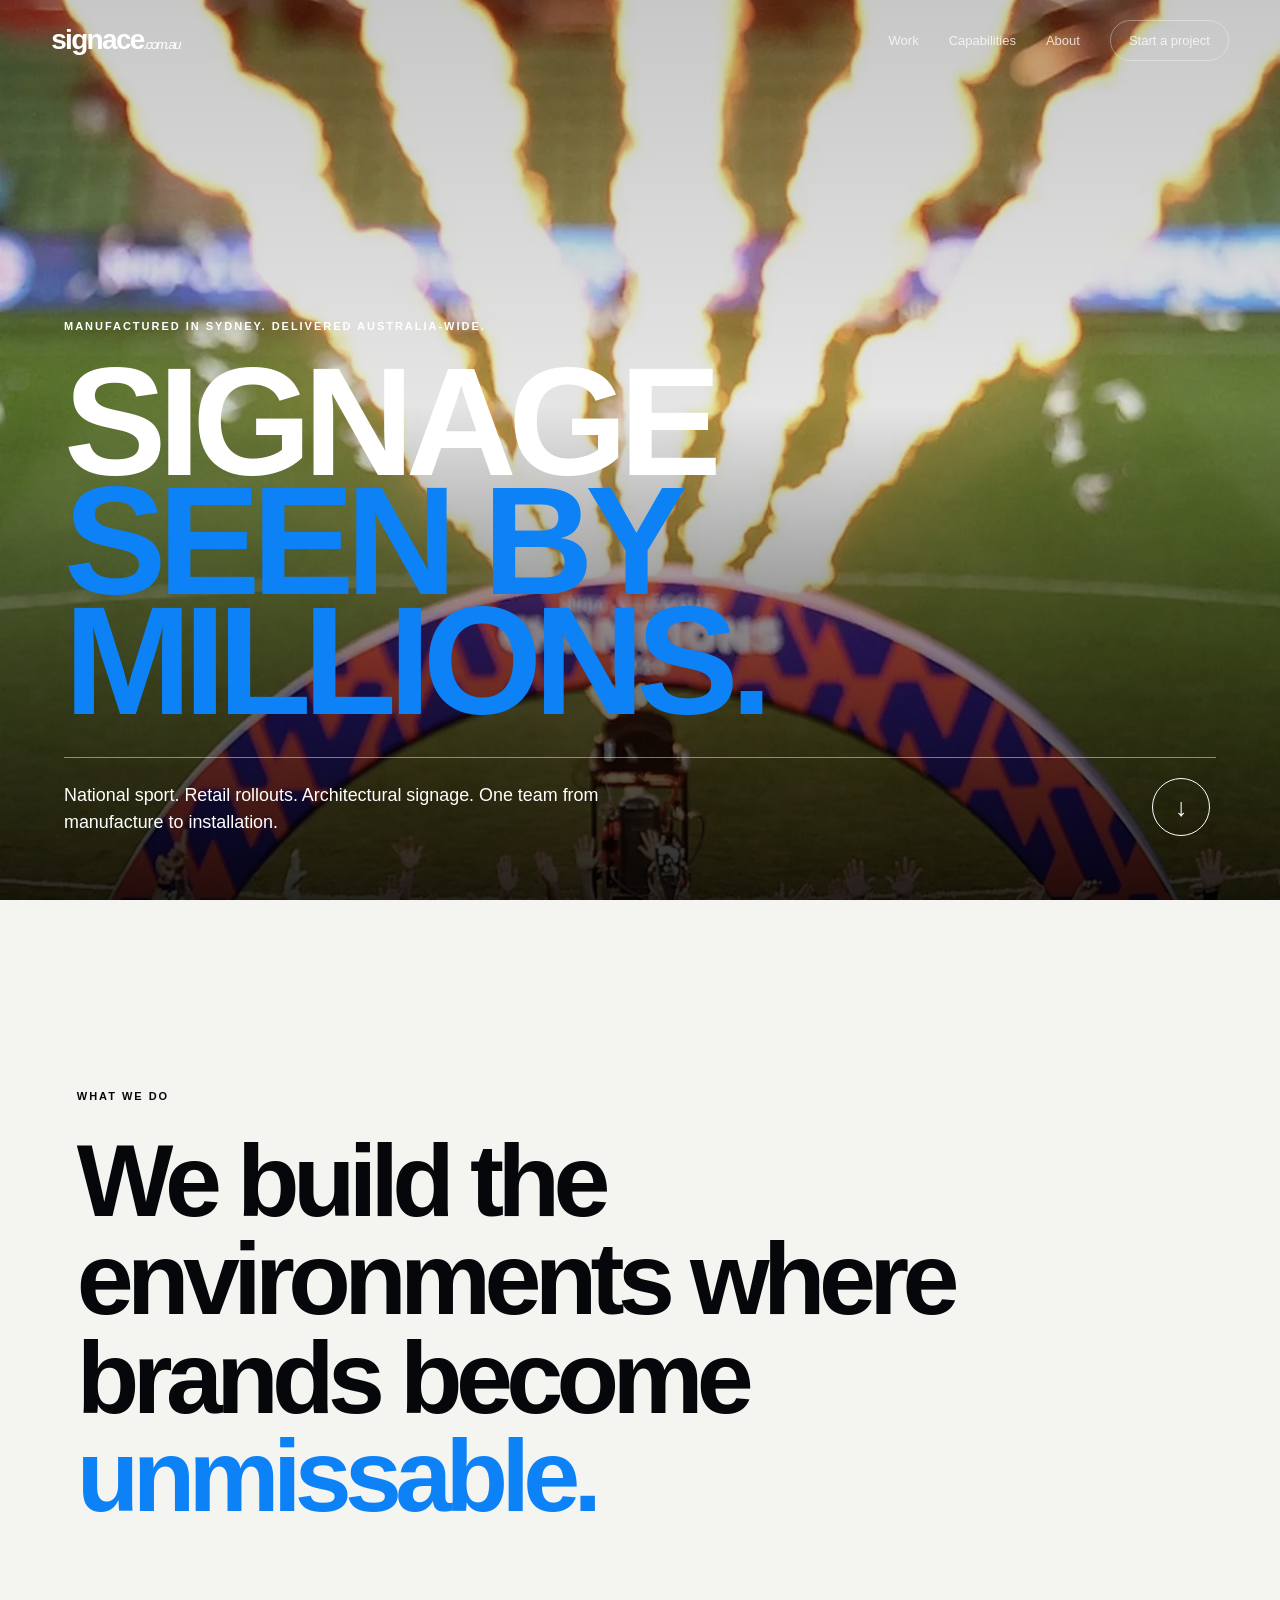
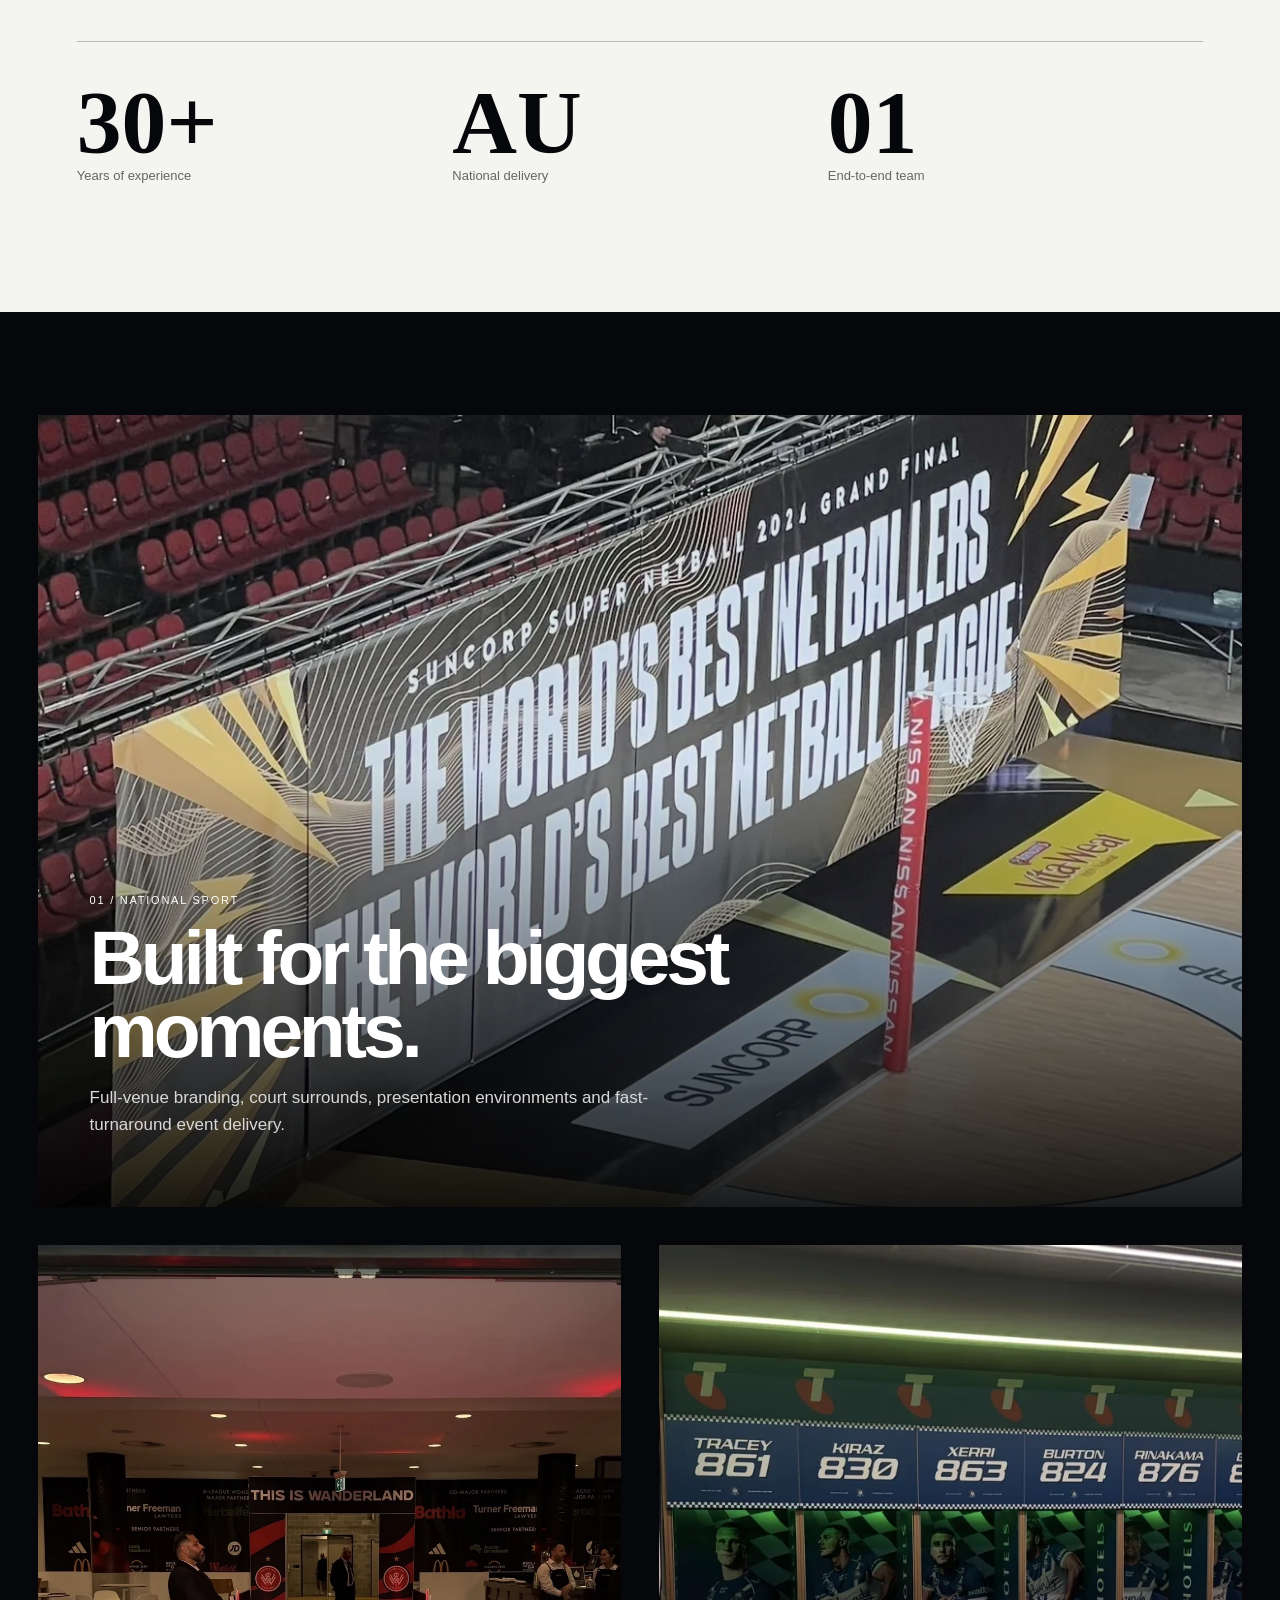
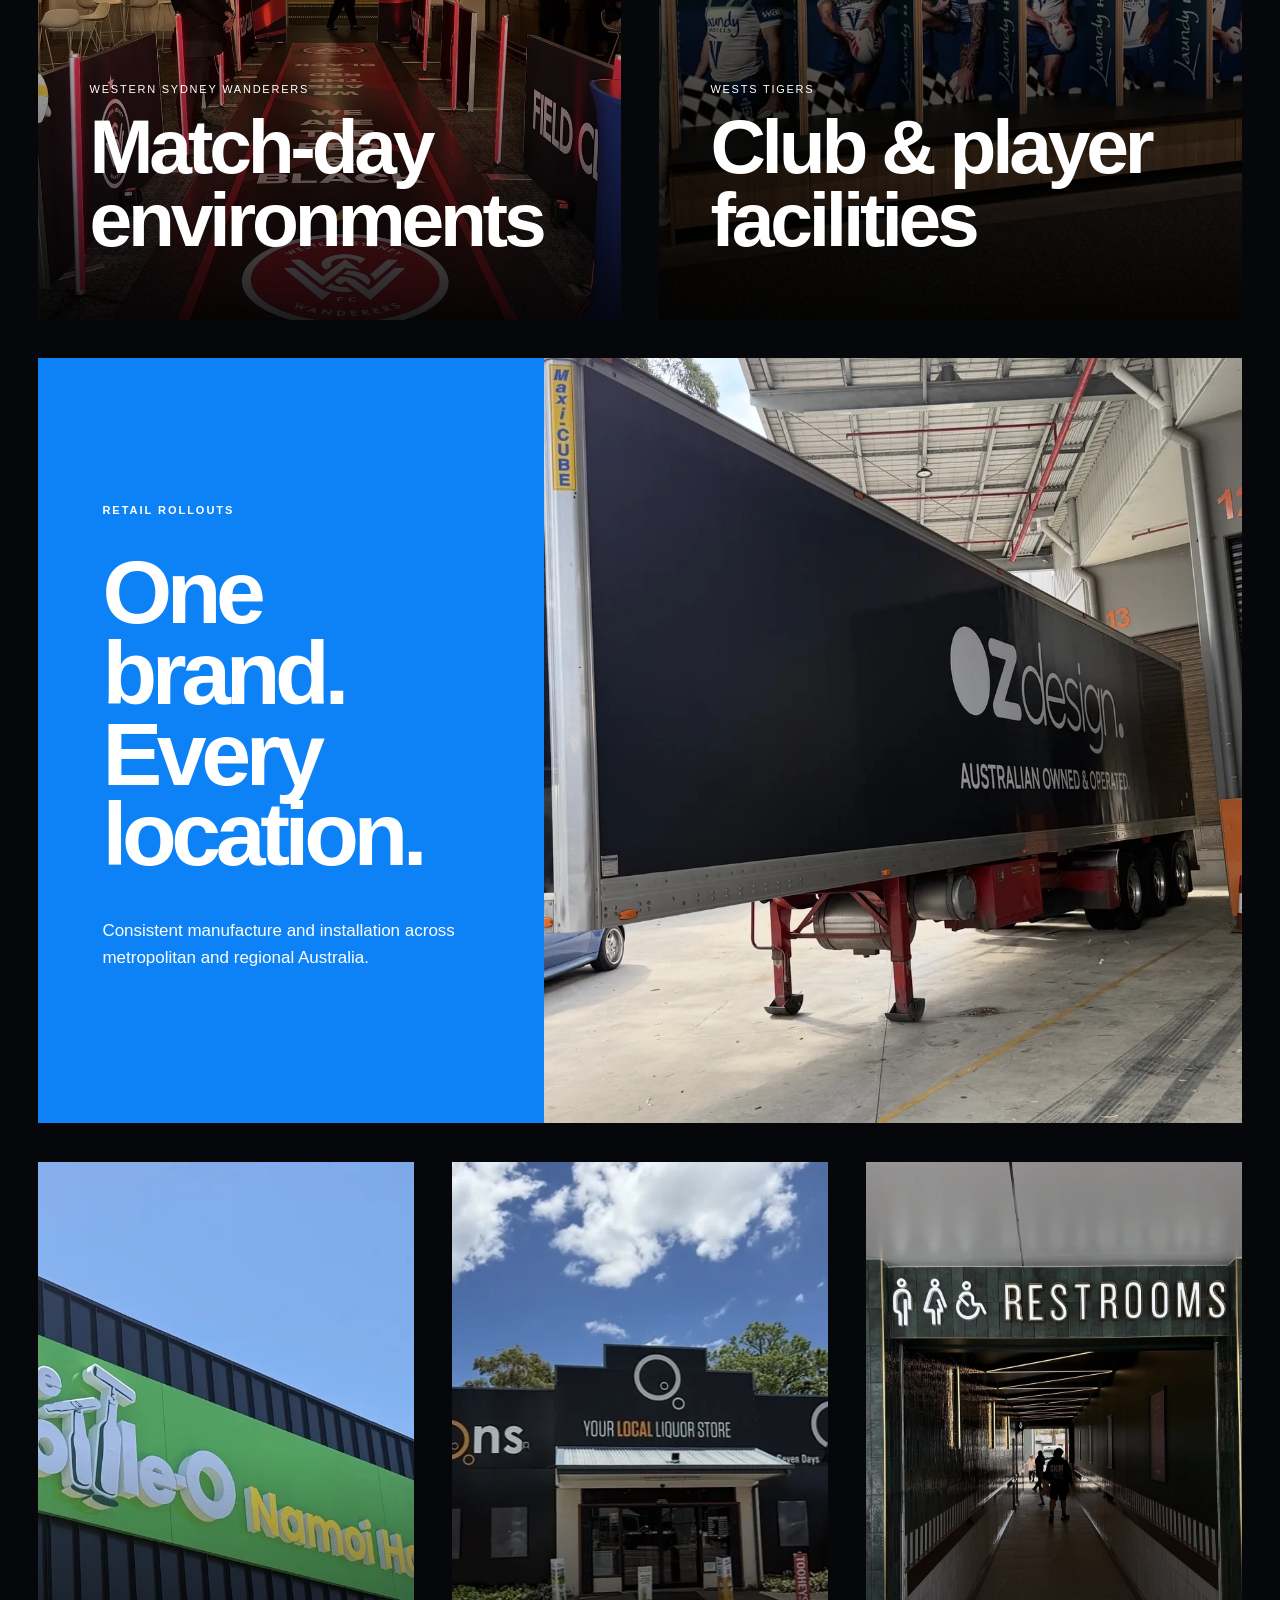
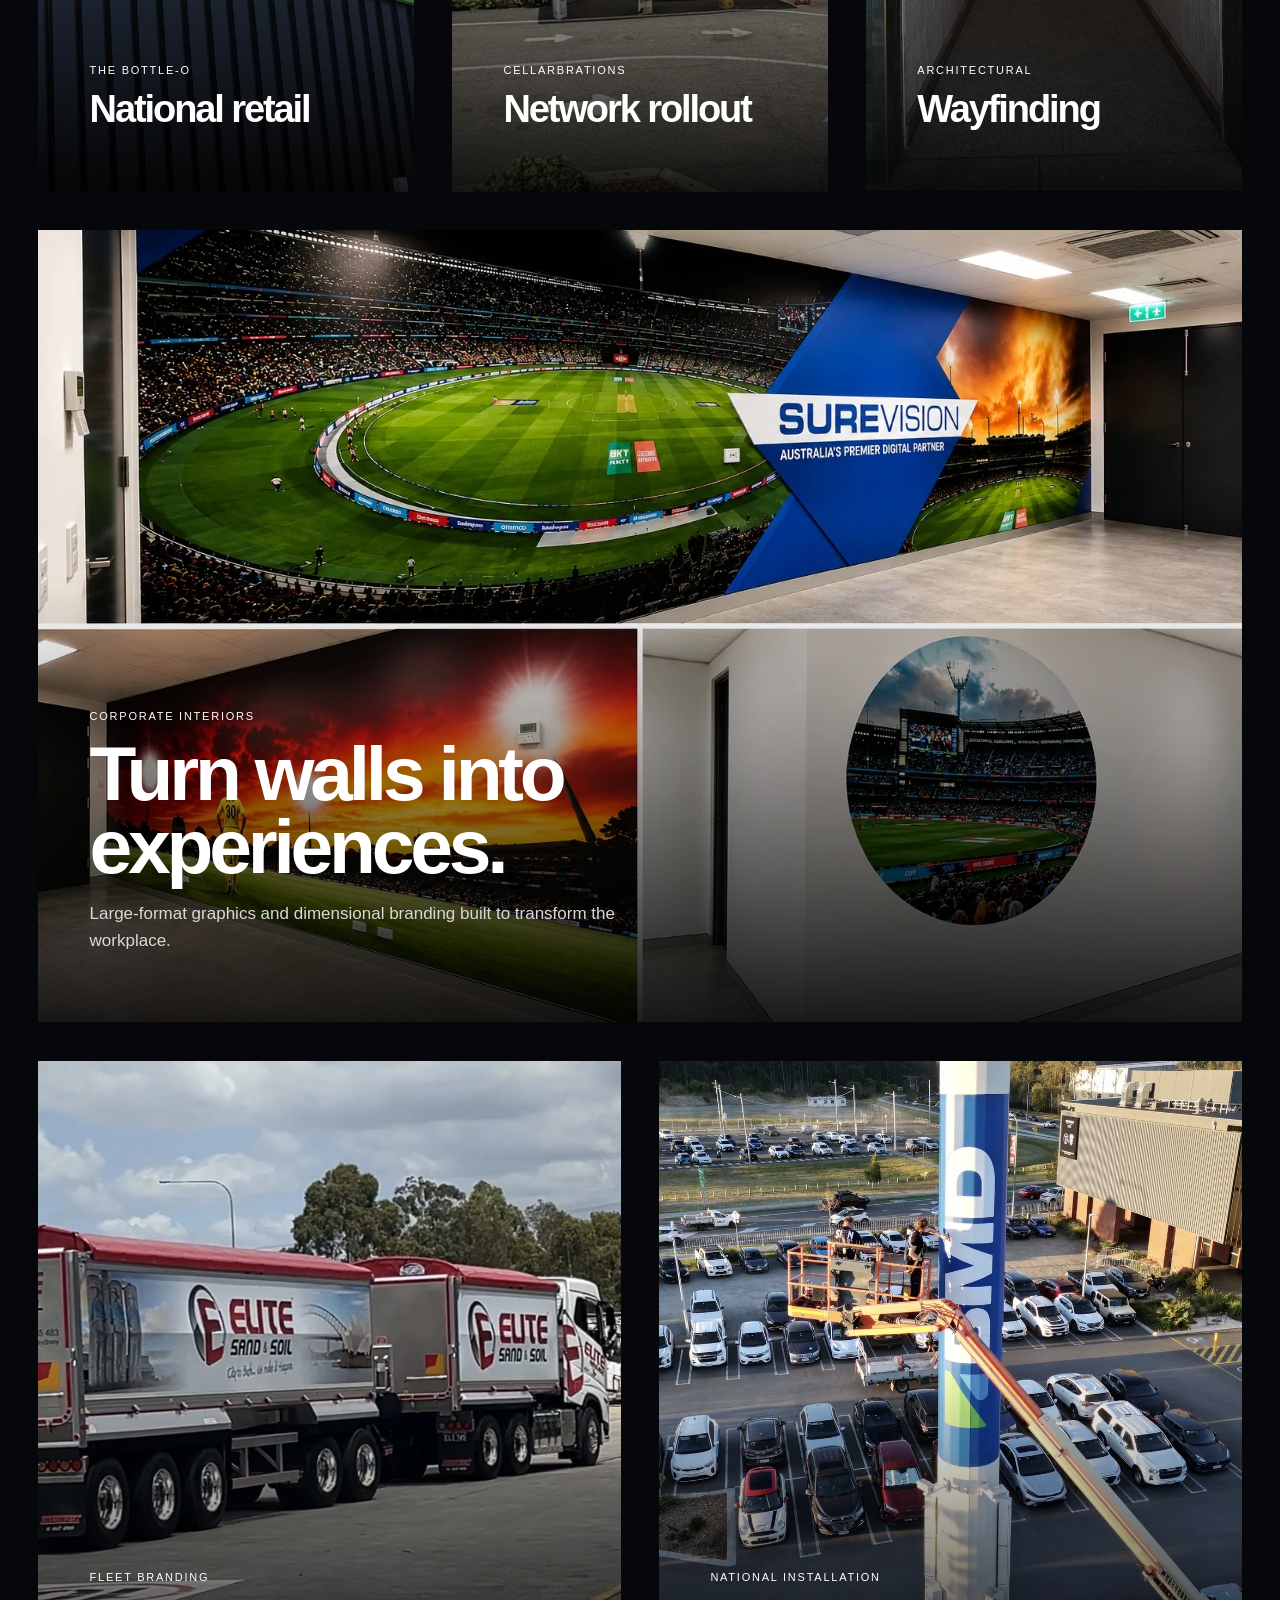
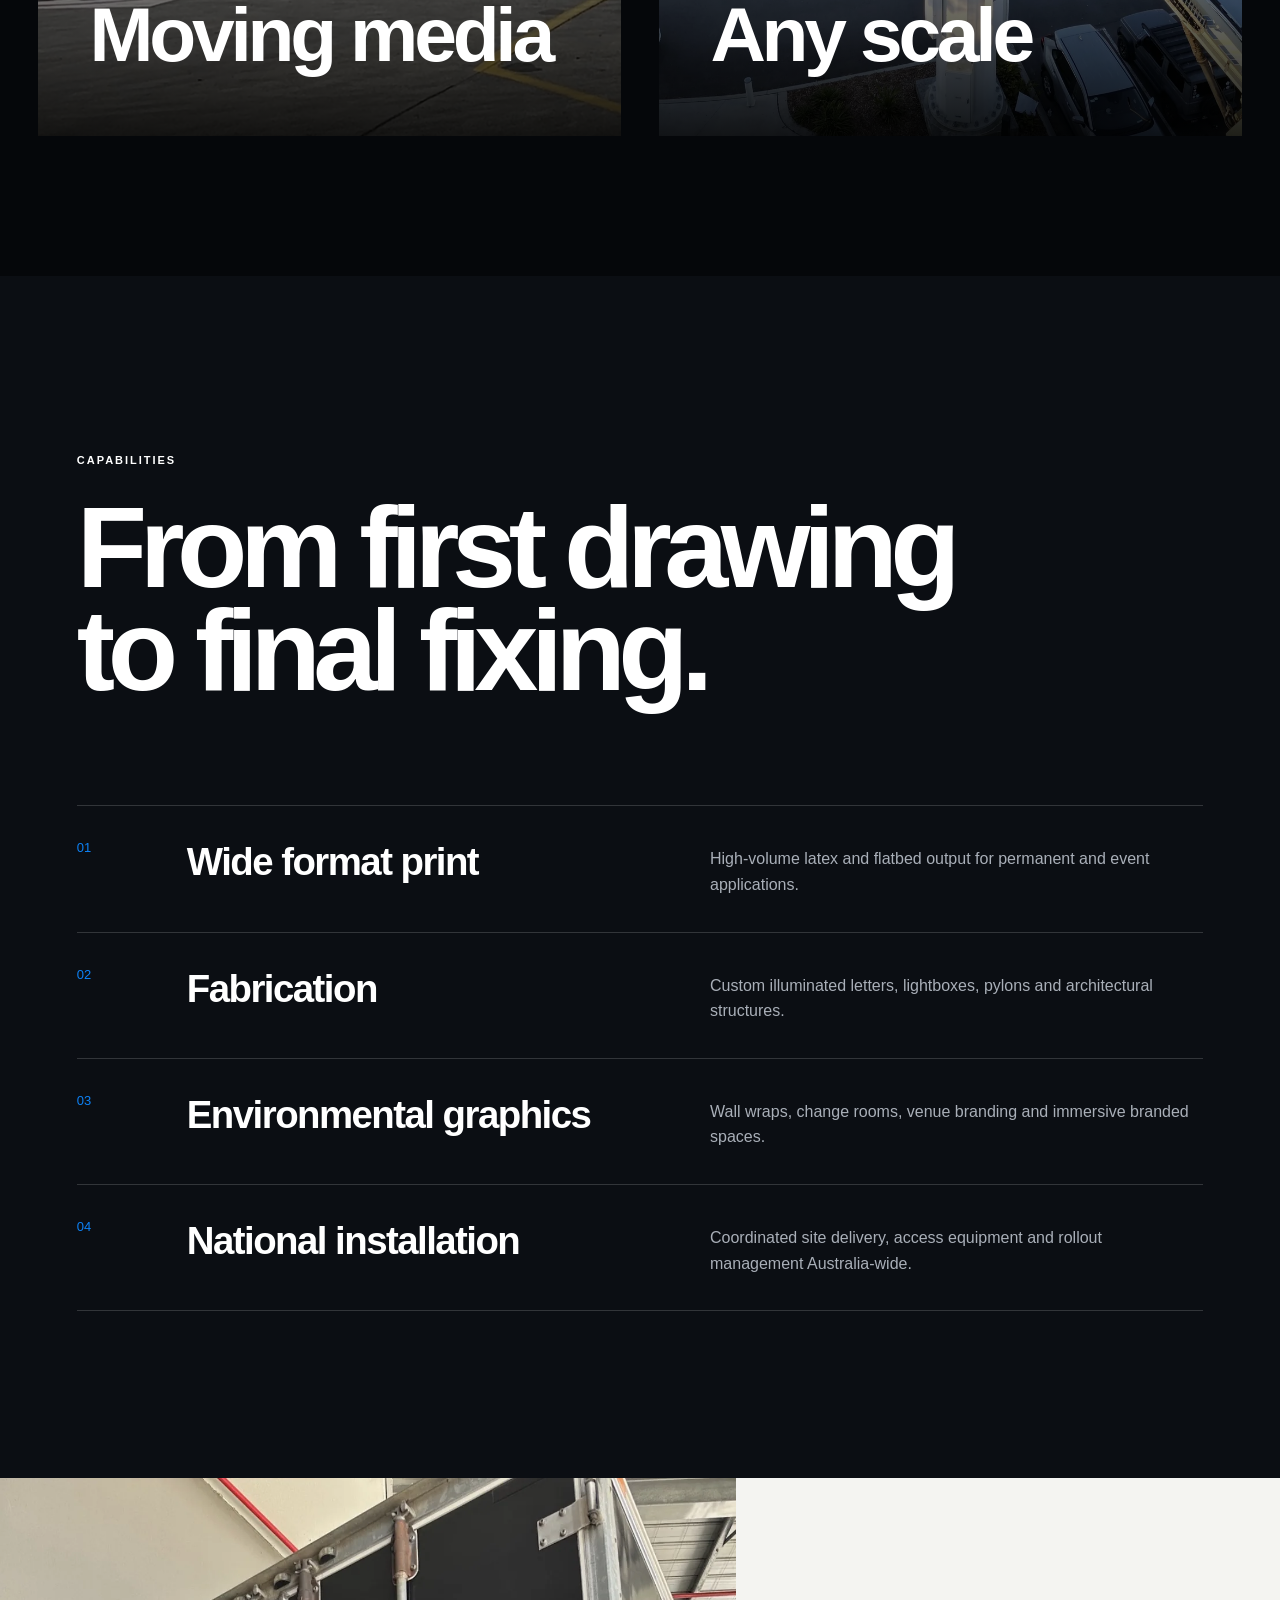
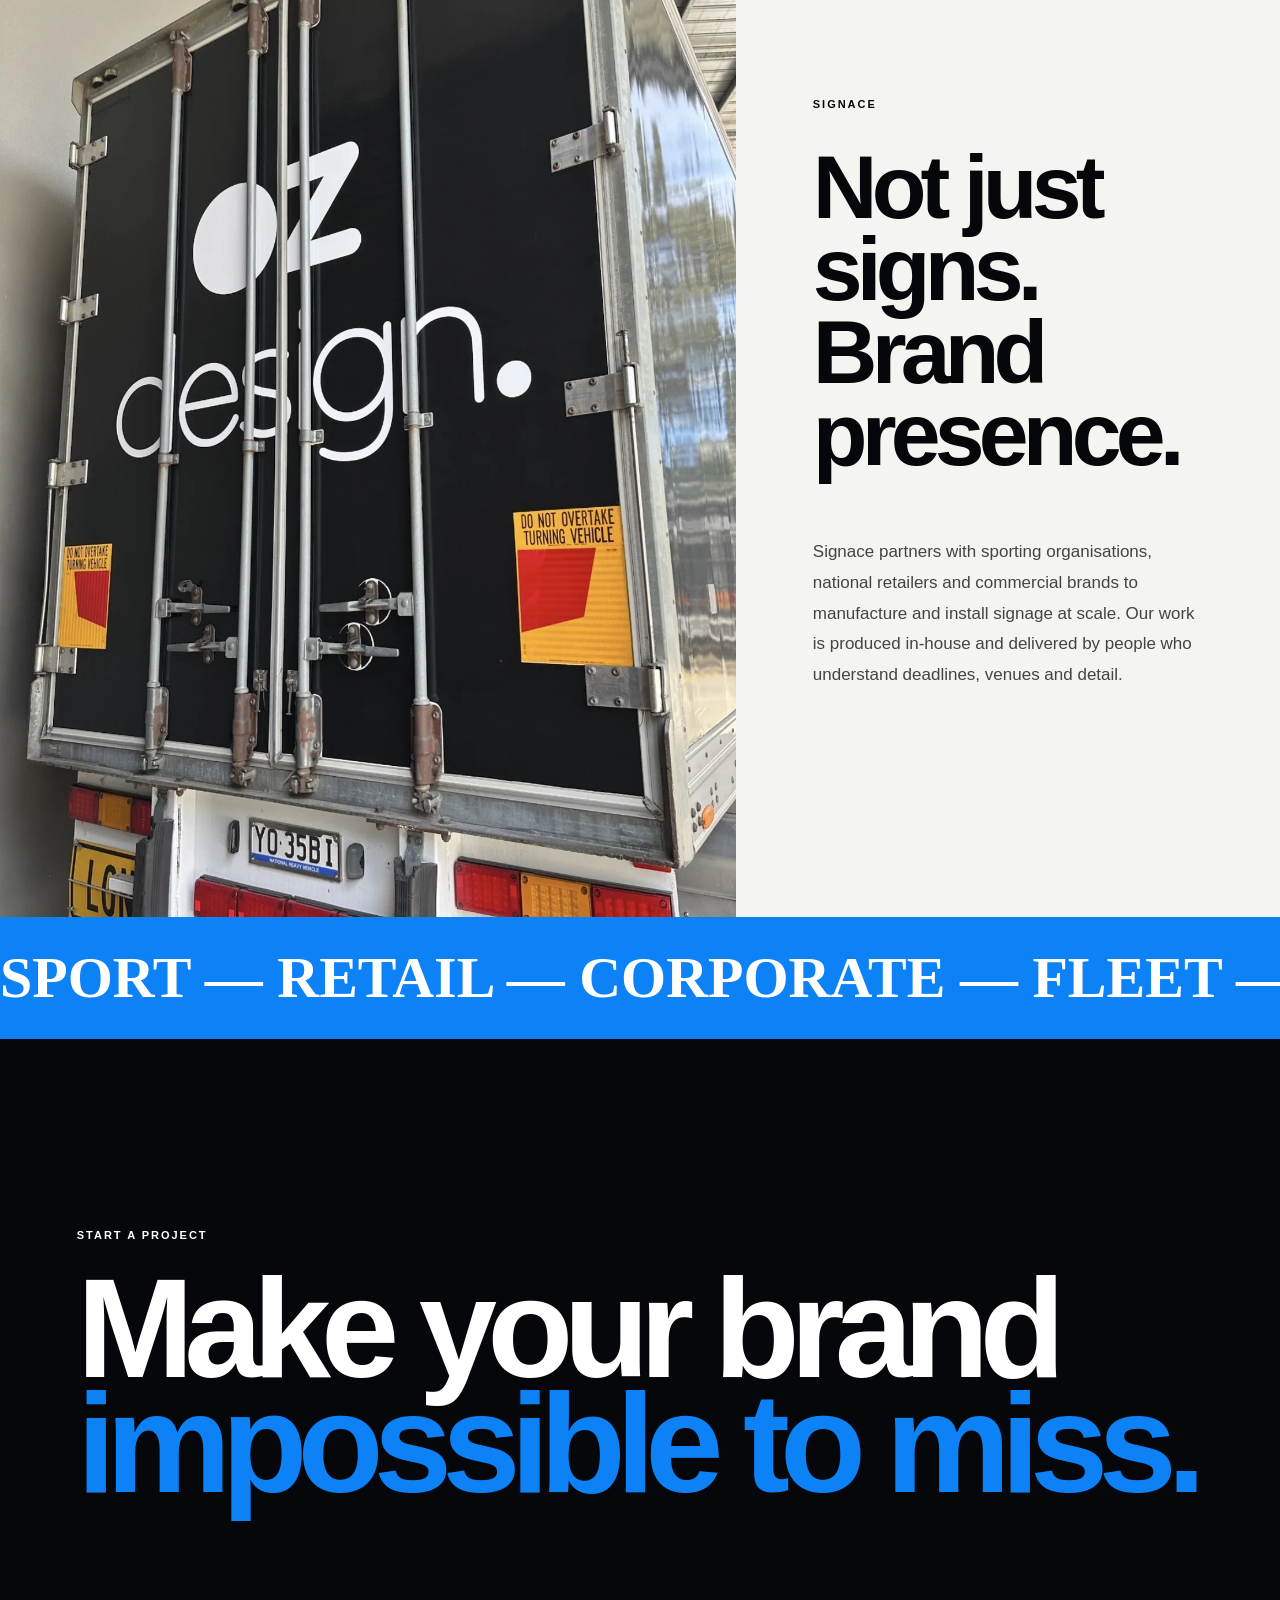
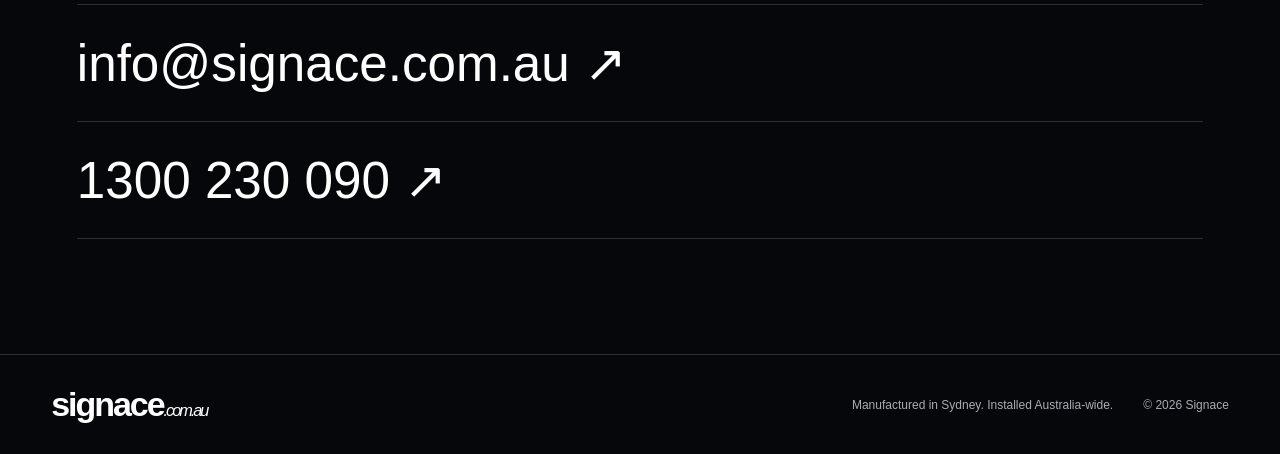
==== index.html.html @ e7599790 "Add files via upload" ====
<!doctype html>
<html lang="en">
<head>
  <meta charset="utf-8">
  <meta name="viewport" content="width=device-width,initial-scale=1,viewport-fit=cover">
  <meta name="theme-color" content="#05070a">
  <meta name="description" content="Signace manufactures and installs premium signage, national sports branding, retail rollouts and environmental graphics across Australia.">
  <title>Signace — National Signage, Delivered</title>
  <style>

:root{--blue:#0d82f6;--ink:#05070a;--paper:#f4f4f1;--muted:#a9afb8;--line:rgba(255,255,255,.16)}
*{box-sizing:border-box}html{scroll-behavior:smooth}body{margin:0;background:var(--ink);color:#fff;font-family:Inter,-apple-system,BlinkMacSystemFont,'Segoe UI',Arial,sans-serif;overflow-x:hidden}
a{color:inherit;text-decoration:none}img{display:block;width:100%}.eyebrow{text-transform:uppercase;letter-spacing:.18em;font-size:11px;font-weight:700}
.loader{position:fixed;inset:0;background:#087ff5;z-index:9999;display:flex;flex-direction:column;align-items:center;justify-content:center;transition:opacity .6s,visibility .6s}.loader.hide{opacity:0;visibility:hidden}.loader-mark{font:700 clamp(42px,10vw,110px)/.8 'Arial Narrow','Helvetica Neue Condensed',Impact,sans-serif;letter-spacing:-.04em}.loader-mark span{display:block;color:#05070a}.loader-line{width:180px;height:2px;background:rgba(255,255,255,.3);margin-top:34px;overflow:hidden}.loader-line i{display:block;height:100%;background:#fff;animation:load 1.8s ease forwards}@keyframes load{from{width:0}to{width:100%}}
.nav{position:fixed;z-index:100;top:0;left:0;width:100%;height:80px;padding:0 4vw;display:flex;align-items:center;justify-content:space-between;transition:.4s}.nav.scrolled{height:66px;background:rgba(5,7,10,.82);backdrop-filter:blur(18px);border-bottom:1px solid var(--line)}.brand{font-size:28px;font-weight:700;letter-spacing:-.06em}.brand small,.footer-logo small{font-size:.48em;font-style:italic;font-weight:500}.desktop-nav{display:flex;align-items:center;gap:30px;font-size:13px}.desktop-nav a{opacity:.78}.desktop-nav a:hover{opacity:1}.nav-cta{border:1px solid rgba(255,255,255,.45);padding:12px 18px;border-radius:999px}.menu-btn{display:none;background:none;border:0;width:40px;height:40px;padding:9px}.menu-btn span{display:block;height:1px;background:#fff;margin:7px 0}.mobile-menu{display:none}
.hero{height:100svh;min-height:700px;position:relative}.hero>img{height:100%;object-fit:cover;object-position:center 38%}.hero-shade{position:absolute;inset:0;background:linear-gradient(180deg,rgba(0,0,0,.22),rgba(0,0,0,.1) 45%,rgba(0,0,0,.85))}
.hero-content{position:absolute;inset:0;padding:140px 5vw 5vw;display:flex;flex-direction:column;justify-content:flex-end}.hero h1{font:700 clamp(68px,12vw,190px)/.78 'Arial Narrow','Helvetica Neue Condensed',Impact,sans-serif;letter-spacing:-.055em;margin:20px 0 35px;max-width:1300px}.hero h1 span{color:var(--blue)}.hero-bottom{display:grid;grid-template-columns:minmax(260px,620px) 64px;justify-content:space-between;align-items:end;border-top:1px solid rgba(255,255,255,.45);padding-top:20px}.hero-bottom p{font-size:clamp(14px,1.4vw,21px);line-height:1.5;margin:0}.round-link{width:58px;height:58px;border:1px solid #fff;border-radius:50%;display:grid;place-items:center;font-size:25px}
.manifesto{padding:14vw 6vw 10vw;background:var(--paper);color:var(--ink)}.manifesto h2{font-size:clamp(48px,8vw,118px);letter-spacing:-.065em;line-height:.96;max-width:1250px;margin:30px 0 9vw}.manifesto h2 em{color:var(--blue);font-style:normal}.stats{border-top:1px solid #bbb;display:grid;grid-template-columns:repeat(3,1fr)}.stats div{padding:35px 20px 0 0}.stats strong{display:block;font:600 clamp(44px,7vw,90px)/1 Oswald}.stats span{font-size:13px;color:#666}
.projects{padding:8vw 3vw}.project{position:relative;overflow:hidden;background:#111;margin-bottom:3vw;min-height:70vh}.project img{height:100%;position:absolute;inset:0;object-fit:cover;transition:transform 1.2s cubic-bezier(.2,.8,.2,1)}.project:hover img{transform:scale(1.035)}.project:after{content:"";position:absolute;inset:0;background:linear-gradient(180deg,transparent 45%,rgba(0,0,0,.88))}.project-copy{position:absolute;z-index:2;left:4vw;bottom:4vw;max-width:700px}.project-copy span{font-size:11px;letter-spacing:.16em;text-transform:uppercase}.project-copy h3{font-size:clamp(38px,6vw,86px);letter-spacing:-.055em;line-height:.95;margin:13px 0}.project-copy p{max-width:580px;font-size:17px;line-height:1.6;color:#d8d8d8}.project-wide{height:88vh}.project-grid{display:grid;grid-template-columns:1fr 1fr;gap:3vw}.project-grid .project{height:75vh}.project-grid-3{grid-template-columns:repeat(3,1fr)}.project-grid-3 .project{height:62vh}.project-grid-3 .project-copy h3{font-size:38px}.project-split{display:grid;grid-template-columns:42% 58%;background:#0d82f6;min-height:85vh}.project-split:after{display:none}.project-split img{position:relative;grid-column:2;height:85vh}.split-copy{display:flex;flex-direction:column;justify-content:center;padding:5vw;grid-column:1;grid-row:1;z-index:2}.split-copy h3{font-size:clamp(48px,7vw,98px);line-height:.9;letter-spacing:-.06em;margin:25px 0}.split-copy p:last-child{font-size:17px;line-height:1.6;max-width:420px}
.capabilities{padding:13vw 6vw;background:#0b0e13}.cap-intro h2{font-size:clamp(55px,9vw,125px);letter-spacing:-.065em;line-height:.9;margin:30px 0 8vw}.cap-list{border-top:1px solid var(--line)}.cap-item{display:grid;grid-template-columns:80px 1fr 1fr;gap:30px;padding:34px 0;border-bottom:1px solid var(--line);align-items:start}.cap-item span{color:var(--blue);font-size:13px}.cap-item h3{font-size:clamp(25px,3vw,48px);margin:0;letter-spacing:-.04em}.cap-item p{margin:6px 0 0;color:var(--muted);line-height:1.6;max-width:480px}
.about{min-height:100vh;display:grid;grid-template-columns:1.15fr .85fr;background:var(--paper);color:var(--ink)}.about>img{height:100%;object-fit:cover}.about-copy{padding:8vw 6vw;display:flex;flex-direction:column;justify-content:center}.about-copy h2{font-size:clamp(52px,7vw,105px);line-height:.92;letter-spacing:-.065em;margin:25px 0 45px}.about-copy>p:last-child{font-size:17px;line-height:1.8;color:#444;max-width:570px}
.marquee{overflow:hidden;background:var(--blue);padding:32px 0;color:#fff}.marquee div{white-space:nowrap;font:600 58px/1 Oswald;animation:marquee 22s linear infinite}@keyframes marquee{to{transform:translateX(-50%)}}
.contact{padding:14vw 6vw 9vw;background:#05070a}.contact h2{font-size:clamp(65px,11vw,165px);line-height:.82;letter-spacing:-.07em;margin:30px 0 8vw}.contact h2 span{color:var(--blue)}.contact-actions{display:flex;flex-direction:column;border-top:1px solid var(--line)}.contact-actions a{font-size:clamp(22px,4vw,52px);padding:28px 0;border-bottom:1px solid var(--line);transition:.25s}.contact-actions a:hover{padding-left:20px;color:var(--blue)}
footer{padding:30px 4vw;display:grid;grid-template-columns:1fr auto auto;align-items:end;gap:30px;border-top:1px solid var(--line);font-size:12px;color:#a7adb5}.footer-logo{font-size:34px;color:#fff;font-weight:700;letter-spacing:-.06em}
.reveal{opacity:0;transform:translateY(45px);transition:opacity .9s ease,transform .9s cubic-bezier(.2,.8,.2,1)}.reveal.visible{opacity:1;transform:none}
@media(max-width:850px){
 .nav{height:68px;padding:0 20px}.desktop-nav{display:none}.menu-btn{display:block}.mobile-menu{display:flex;position:fixed;z-index:90;inset:0;background:#087ff5;flex-direction:column;justify-content:center;padding:32px;transform:translateY(-105%);transition:.45s}.mobile-menu.open{transform:none}.mobile-menu a{font:600 55px/1.1 Oswald;border-bottom:1px solid rgba(255,255,255,.35);padding:16px 0}
 .hero{min-height:680px}.hero-content{padding:110px 22px 28px}.hero h1{font-size:clamp(64px,19vw,104px);margin:15px 0 26px}.hero-bottom{grid-template-columns:1fr 52px}.round-link{width:48px;height:48px}.hero-bottom p{font-size:14px;padding-right:15px}
 .manifesto{padding:100px 24px 75px}.manifesto h2{font-size:52px;margin-bottom:70px}.stats{grid-template-columns:1fr}.stats div{border-bottom:1px solid #ccc;padding:25px 0}.stats strong{font-size:60px}
 .projects{padding:30px 12px}.project,.project-wide,.project-grid .project,.project-grid-3 .project{height:68vh;min-height:550px;margin-bottom:12px}.project-grid,.project-grid-3{display:block}.project-copy{left:24px;right:24px;bottom:25px}.project-copy h3{font-size:42px}.project-copy p{font-size:14px}.project-split{display:flex;flex-direction:column;height:auto;min-height:0}.project-split img{position:relative;height:62vh;order:1}.split-copy{padding:70px 25px;order:2}.split-copy h3{font-size:58px}
 .capabilities{padding:100px 24px}.cap-intro h2{font-size:58px}.cap-item{grid-template-columns:45px 1fr}.cap-item p{grid-column:2}.about{display:block}.about>img{height:65vh}.about-copy{padding:90px 24px}.about-copy h2{font-size:58px}.marquee div{font-size:40px}.contact{padding:110px 24px 80px}.contact h2{font-size:65px}.contact-actions a{font-size:24px}footer{grid-template-columns:1fr;gap:12px;padding:35px 24px}
}
@media(prefers-reduced-motion:reduce){*{scroll-behavior:auto!important}.reveal{opacity:1;transform:none}.marquee div{animation:none}}

</style>
</head>
<body>
  <div class="loader" id="loader">
    <div class="loader-mark">SIGN<span>ACE</span></div>
    <div class="loader-line"><i></i></div>
  </div>

  <header class="nav" id="nav">
    <a class="brand" href="#top" aria-label="Signace home">
      <span>signace</span><small>.com.au</small>
    </a>
    <button class="menu-btn" id="menuBtn" aria-label="Open menu"><span></span><span></span></button>
    <nav class="desktop-nav">
      <a href="#work">Work</a><a href="#capabilities">Capabilities</a><a href="#about">About</a>
      <a class="nav-cta" href="#contact">Start a project</a>
    </nav>
  </header>

  <div class="mobile-menu" id="mobileMenu">
    <a href="#work">Work</a><a href="#capabilities">Capabilities</a><a href="#about">About</a><a href="#contact">Start a project</a>
  </div>

  <main id="top">
    <section class="hero">
      <img src="hero.webp" alt="Championship event branding delivered by Signace">
      <div class="hero-shade"></div>
      <div class="hero-content">
        <p class="eyebrow reveal">Manufactured in Sydney. Delivered Australia-wide.</p>
        <h1 class="reveal">SIGNAGE<br><span>SEEN BY MILLIONS.</span></h1>
        <div class="hero-bottom reveal">
          <p>National sport. Retail rollouts. Architectural signage. One team from manufacture to installation.</p>
          <a href="#work" class="round-link" aria-label="View our work">↓</a>
        </div>
      </div>
    </section>

    <section class="manifesto">
      <p class="eyebrow reveal">What we do</p>
      <h2 class="reveal">We build the environments where brands become <em>unmissable.</em></h2>
      <div class="stats reveal">
        <div><strong>30+</strong><span>Years of experience</span></div>
        <div><strong>AU</strong><span>National delivery</span></div>
        <div><strong>01</strong><span>End-to-end team</span></div>
      </div>
    </section>

    <section id="work" class="projects">
      <article class="project project-wide reveal">
        <img src="sports_netball.webp" alt="Netball Australia grand final branding">
        <div class="project-copy">
          <span>01 / National Sport</span>
          <h3>Built for the biggest moments.</h3>
          <p>Full-venue branding, court surrounds, presentation environments and fast-turnaround event delivery.</p>
        </div>
      </article>

      <div class="project-grid">
        <article class="project reveal">
          <img src="sports_wanderers.webp" alt="Western Sydney Wanderers walkout experience">
          <div class="project-copy"><span>Western Sydney Wanderers</span><h3>Match-day environments</h3></div>
        </article>
        <article class="project reveal">
          <img src="sports_tigers.webp" alt="Wests Tigers locker room branding">
          <div class="project-copy"><span>Wests Tigers</span><h3>Club & player facilities</h3></div>
        </article>
      </div>

      <article class="project project-split reveal">
        <div class="split-copy">
          <p class="eyebrow">Retail rollouts</p>
          <h3>One brand.<br>Every location.</h3>
          <p>Consistent manufacture and installation across metropolitan and regional Australia.</p>
        </div>
        <img src="retail_oz.webp" alt="Illuminated OZ Design signage">
      </article>

      <div class="project-grid project-grid-3">
        <article class="project reveal"><img src="retail_bottleo.webp" alt="Bottle-O retail signage"><div class="project-copy"><span>The Bottle-O</span><h3>National retail</h3></div></article>
        <article class="project reveal"><img src="retail_cellar.webp" alt="Cellarbrations retail signage"><div class="project-copy"><span>Cellarbrations</span><h3>Network rollout</h3></div></article>
        <article class="project reveal"><img src="wayfinding.webp" alt="Architectural illuminated wayfinding"><div class="project-copy"><span>Architectural</span><h3>Wayfinding</h3></div></article>
      </div>

      <article class="project project-wide reveal">
        <img src="interior_surevision.webp" alt="SureVision corporate environmental graphics">
        <div class="project-copy">
          <span>Corporate Interiors</span>
          <h3>Turn walls into experiences.</h3>
          <p>Large-format graphics and dimensional branding built to transform the workplace.</p>
        </div>
      </article>

      <div class="project-grid">
        <article class="project reveal"><img src="fleet.webp" alt="Elite Sand and Soil fleet graphics"><div class="project-copy"><span>Fleet branding</span><h3>Moving media</h3></div></article>
        <article class="project reveal"><img src="install.webp" alt="High access pylon installation"><div class="project-copy"><span>National installation</span><h3>Any scale</h3></div></article>
      </div>
    </section>

    <section id="capabilities" class="capabilities">
      <div class="cap-intro reveal">
        <p class="eyebrow">Capabilities</p>
        <h2>From first drawing<br>to final fixing.</h2>
      </div>
      <div class="cap-list">
        <div class="cap-item reveal"><span>01</span><h3>Wide format print</h3><p>High-volume latex and flatbed output for permanent and event applications.</p></div>
        <div class="cap-item reveal"><span>02</span><h3>Fabrication</h3><p>Custom illuminated letters, lightboxes, pylons and architectural structures.</p></div>
        <div class="cap-item reveal"><span>03</span><h3>Environmental graphics</h3><p>Wall wraps, change rooms, venue branding and immersive branded spaces.</p></div>
        <div class="cap-item reveal"><span>04</span><h3>National installation</h3><p>Coordinated site delivery, access equipment and rollout management Australia-wide.</p></div>
      </div>
    </section>

    <section id="about" class="about">
      <img src="wall.webp" alt="Large scale Signace wall graphics">
      <div class="about-copy reveal">
        <p class="eyebrow">Signace</p>
        <h2>Not just signs.<br>Brand presence.</h2>
        <p>Signace partners with sporting organisations, national retailers and commercial brands to manufacture and install signage at scale. Our work is produced in-house and delivered by people who understand deadlines, venues and detail.</p>
      </div>
    </section>

    <section class="marquee" aria-hidden="true">
      <div>SPORT&nbsp;—&nbsp;RETAIL&nbsp;—&nbsp;CORPORATE&nbsp;—&nbsp;FLEET&nbsp;—&nbsp;EVENTS&nbsp;—&nbsp;SIGNACE&nbsp;—&nbsp;</div>
    </section>

    <section id="contact" class="contact">
      <div class="contact-copy reveal">
        <p class="eyebrow">Start a project</p>
        <h2>Make your brand<br><span>impossible to miss.</span></h2>
      </div>
      <div class="contact-actions reveal">
        <a href="mailto:info@signace.com.au">info@signace.com.au ↗</a>
        <a href="tel:1300230090">1300 230 090 ↗</a>
      </div>
    </section>
  </main>

  <footer>
    <div class="footer-logo">signace<small>.com.au</small></div>
    <p>Manufactured in Sydney. Installed Australia-wide.</p>
    <p>© <span id="year"></span> Signace</p>
  </footer>

  <script>

const loader=document.getElementById('loader');
window.addEventListener('load',()=>setTimeout(()=>loader.classList.add('hide'),450));
const nav=document.getElementById('nav');
window.addEventListener('scroll',()=>nav.classList.toggle('scrolled',scrollY>40));
const io=new IntersectionObserver(entries=>entries.forEach(e=>{if(e.isIntersecting)e.target.classList.add('visible')}),{threshold:.12});
document.querySelectorAll('.reveal').forEach(el=>io.observe(el));
const menuBtn=document.getElementById('menuBtn'),menu=document.getElementById('mobileMenu');
menuBtn.addEventListener('click',()=>menu.classList.toggle('open'));
menu.querySelectorAll('a').forEach(a=>a.addEventListener('click',()=>menu.classList.remove('open')));
document.getElementById('year').textContent=new Date().getFullYear();

</script>
</body>
</html>
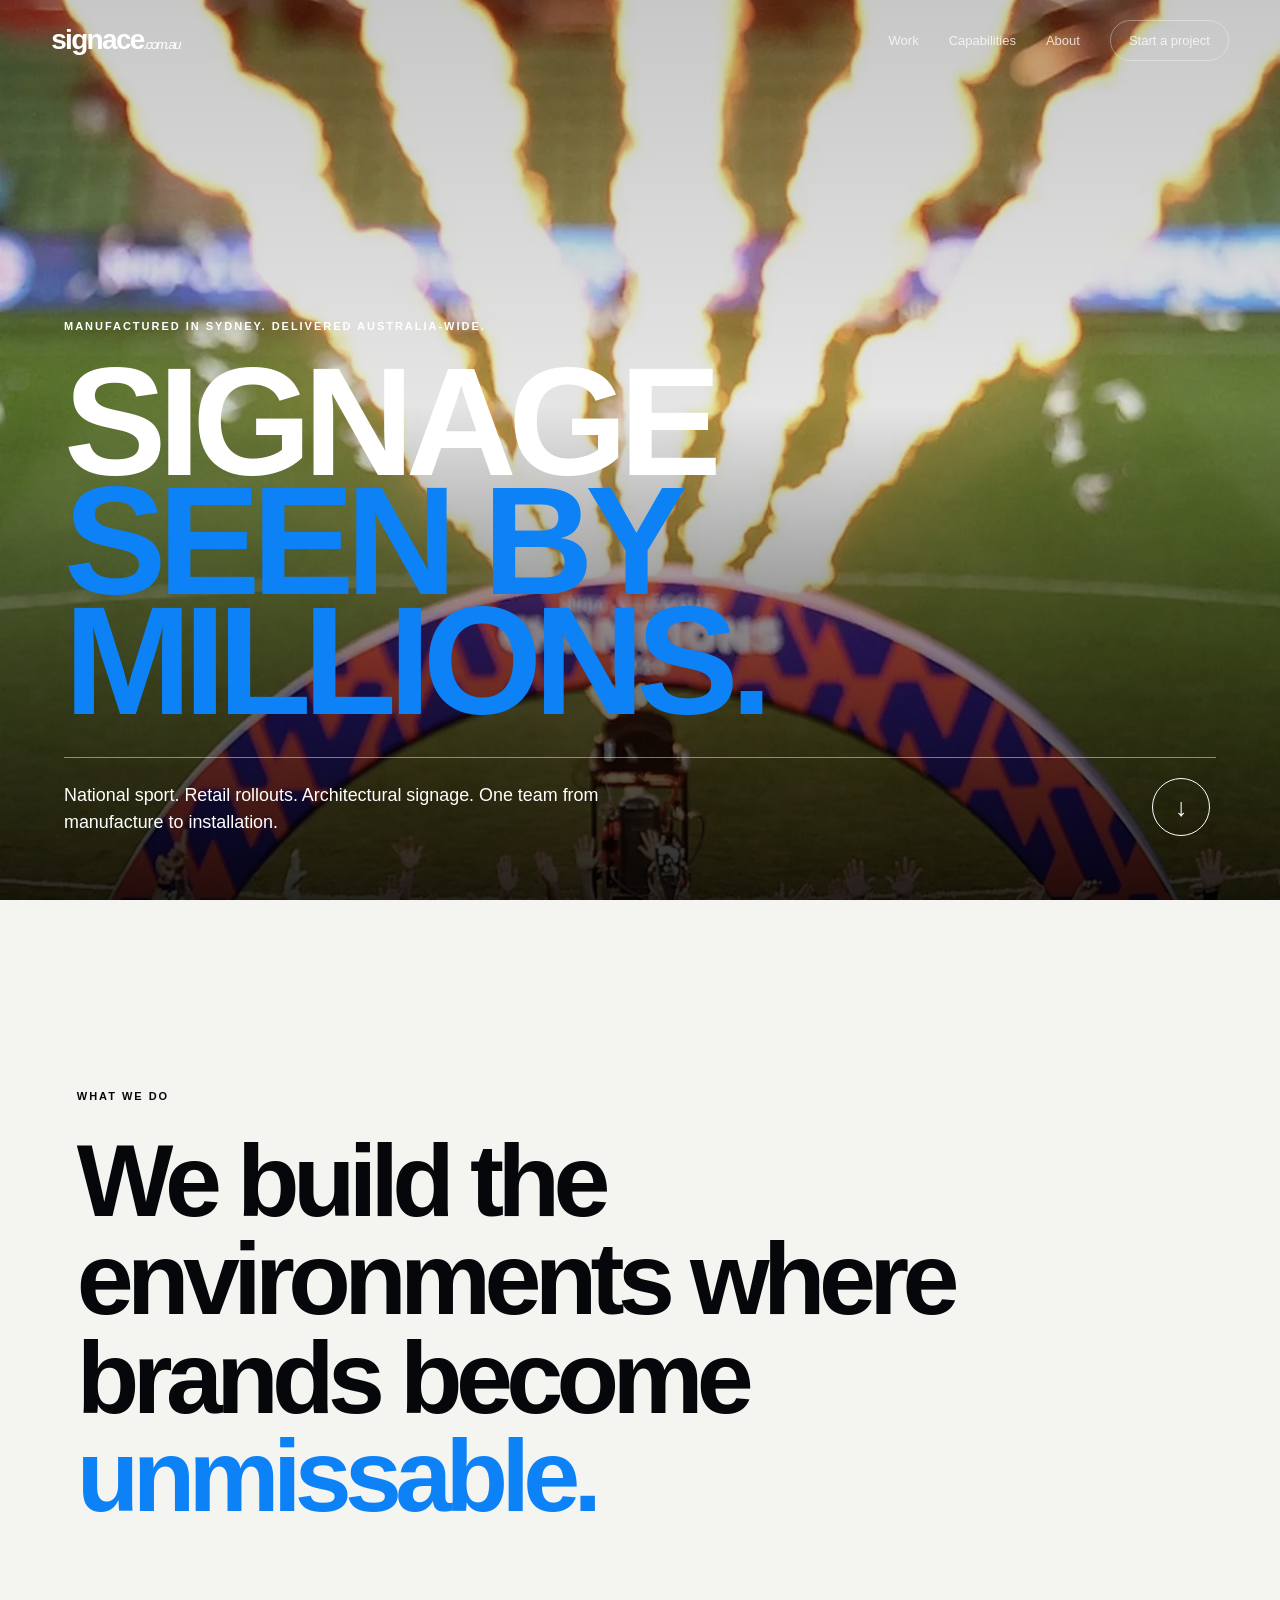
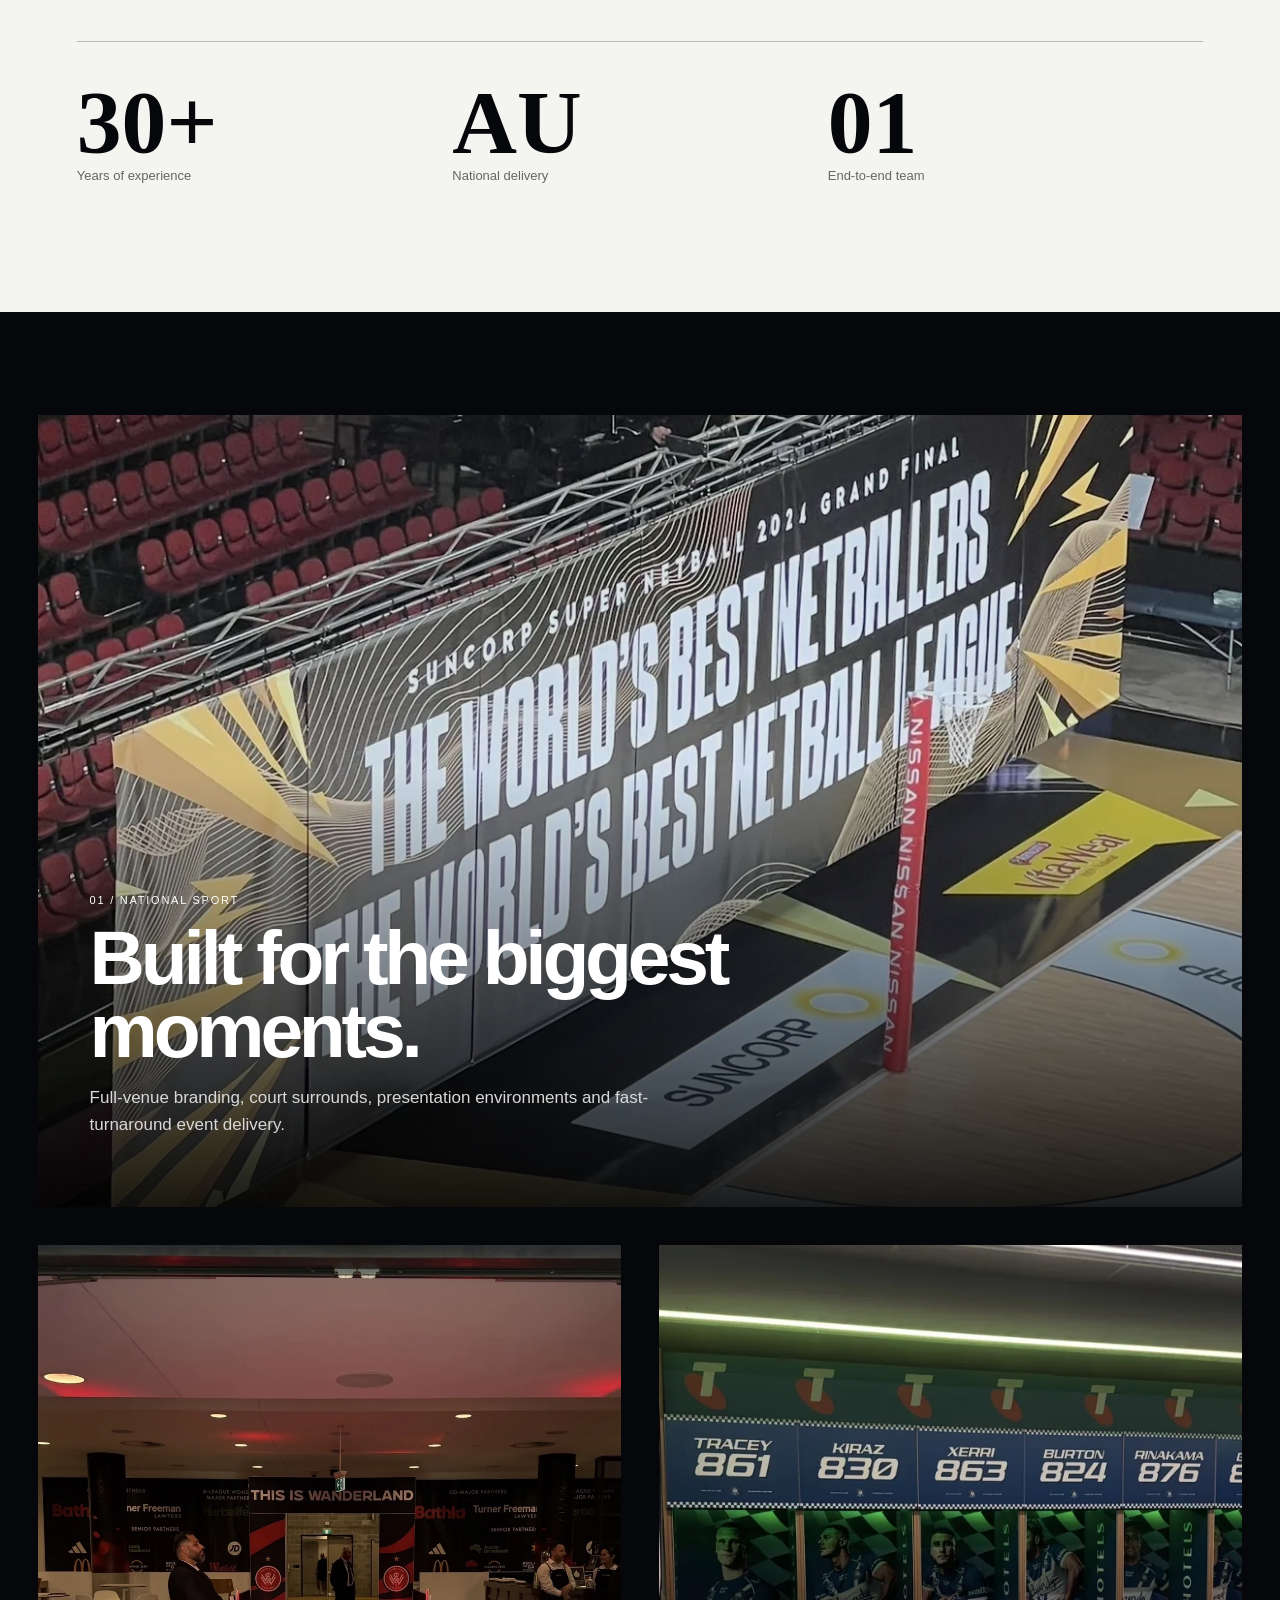
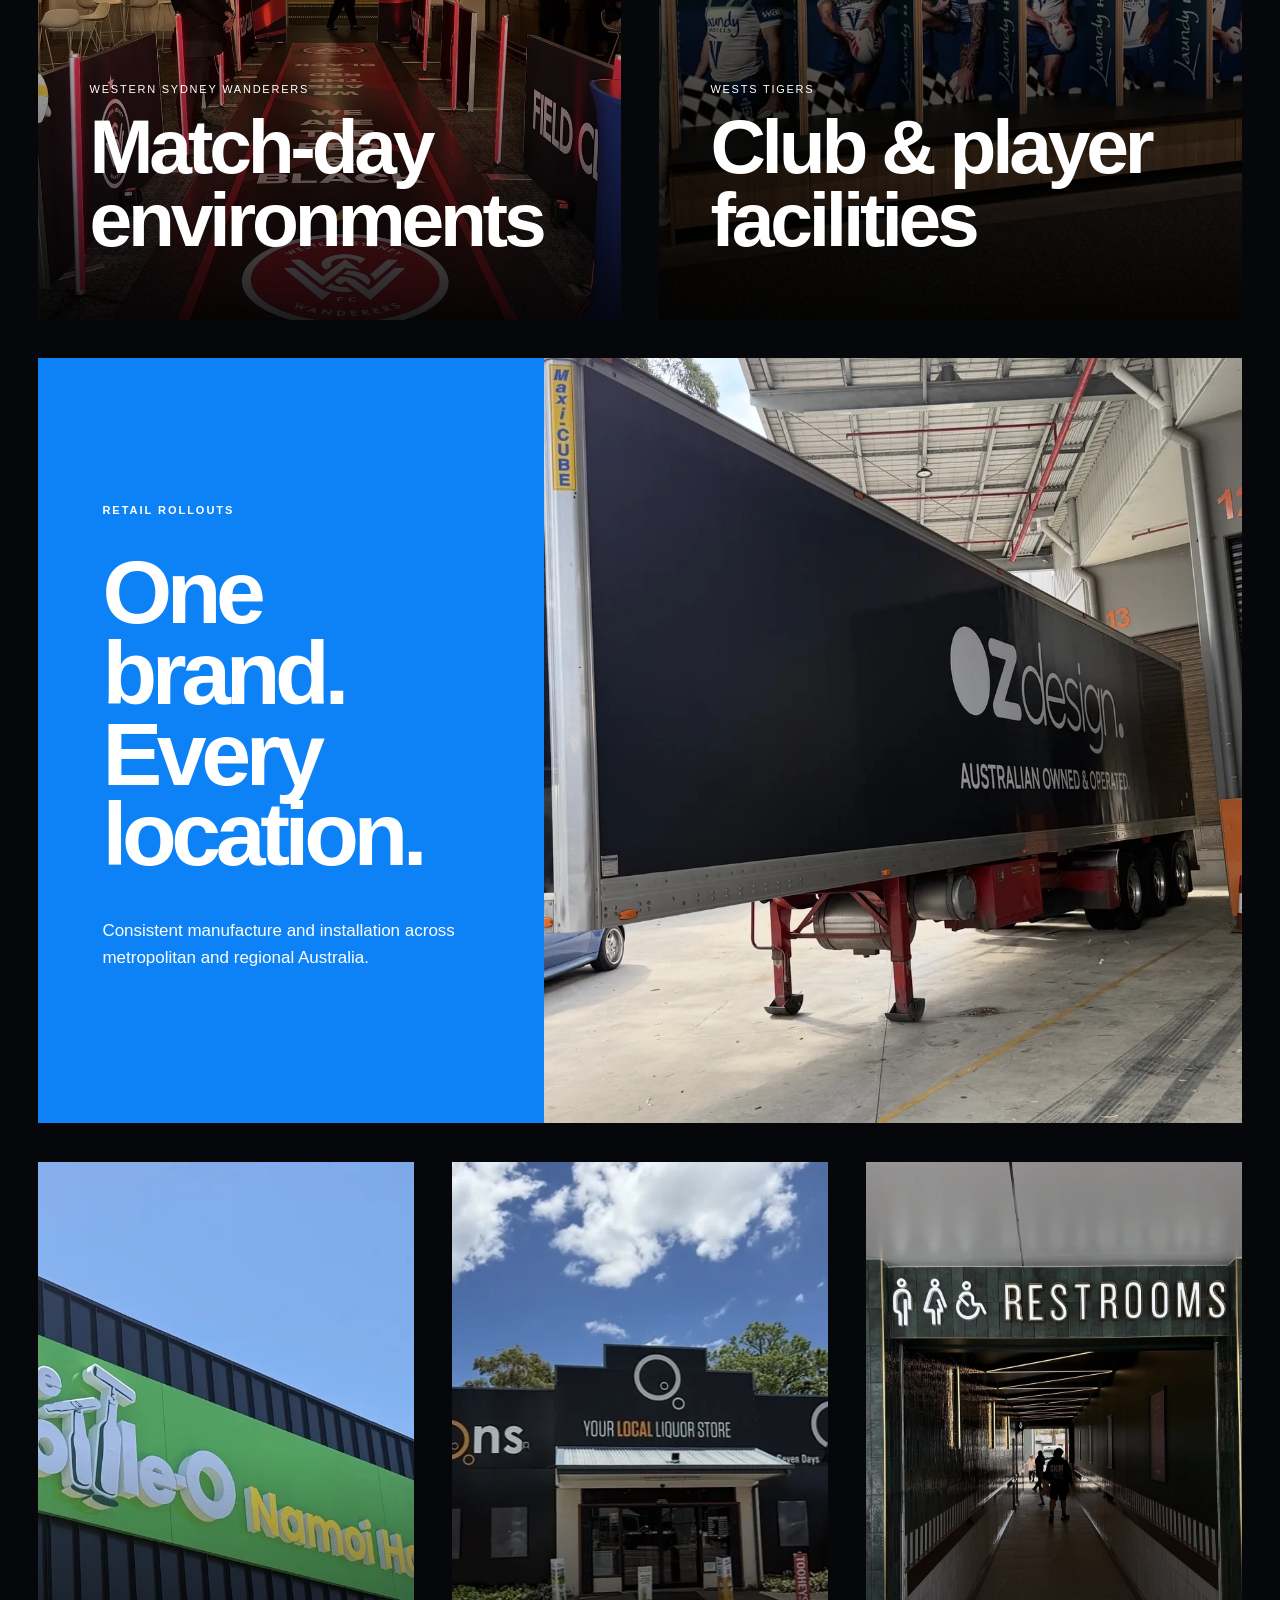
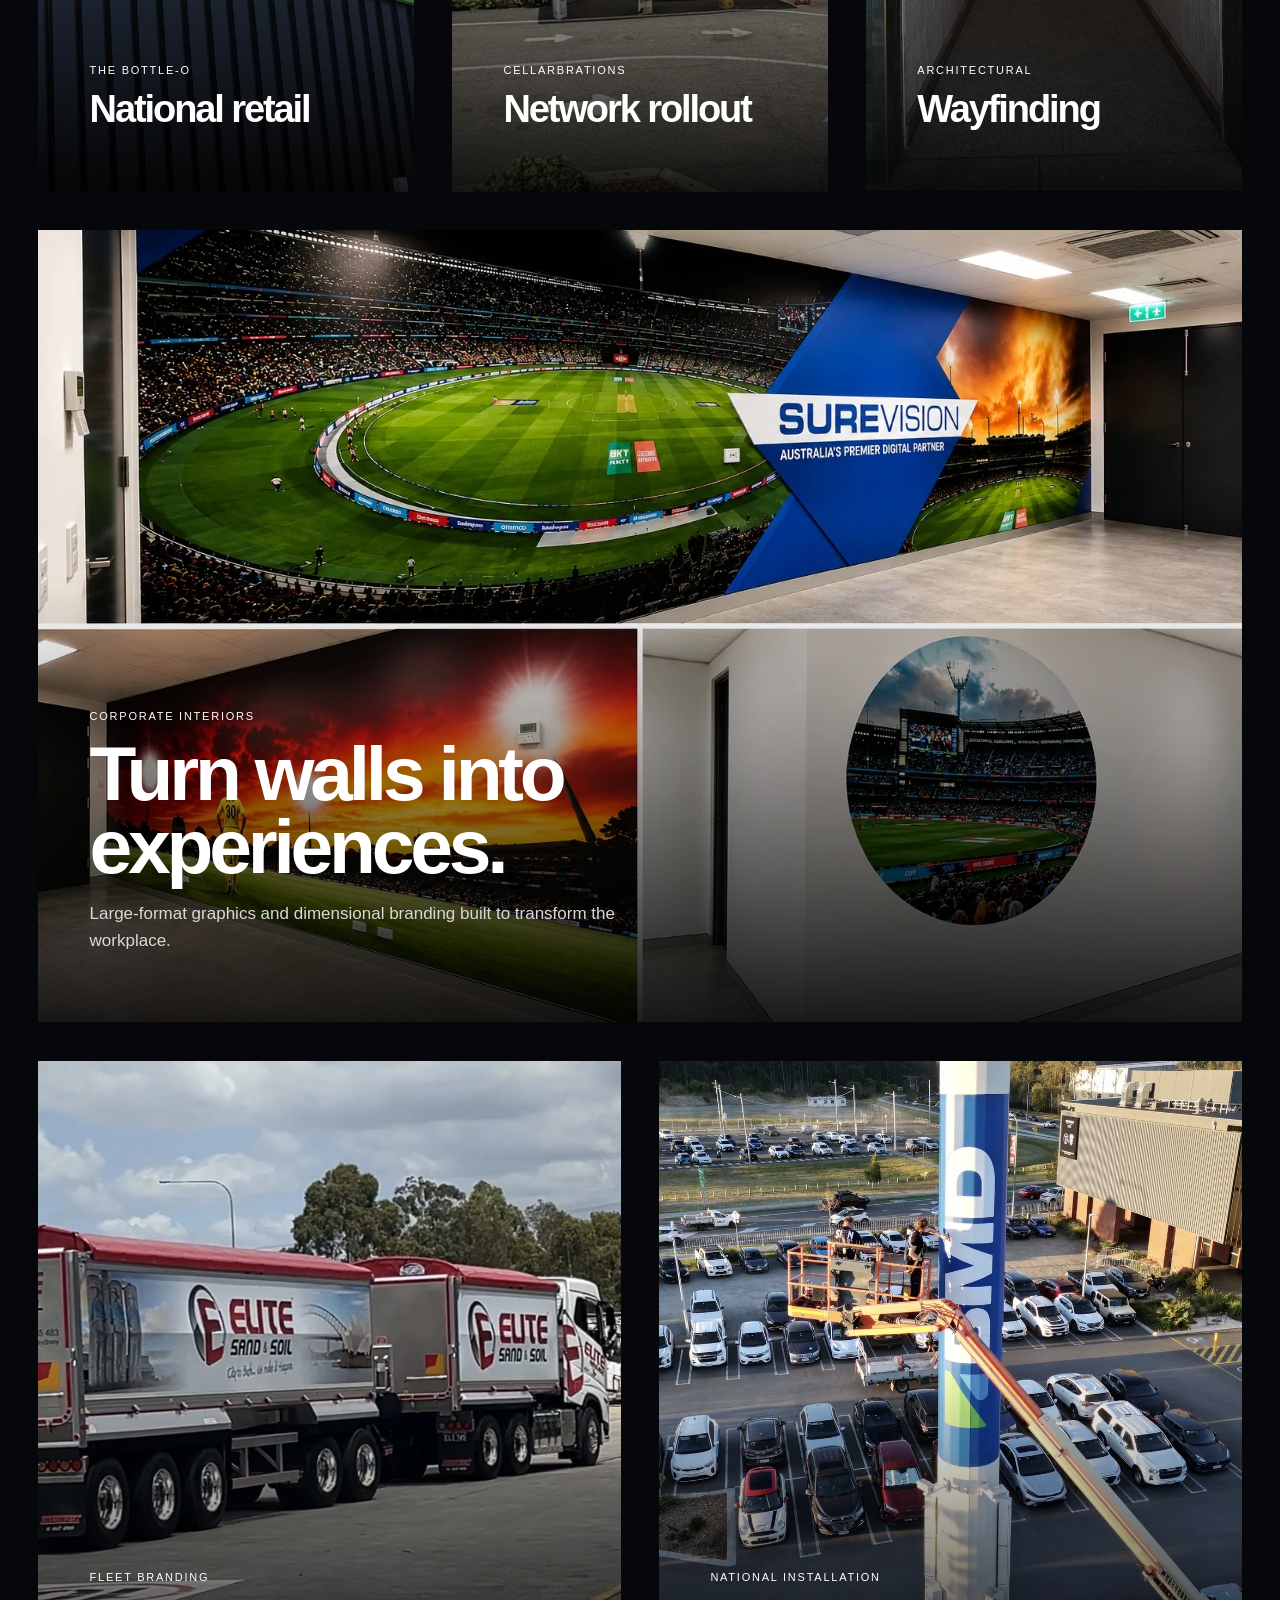
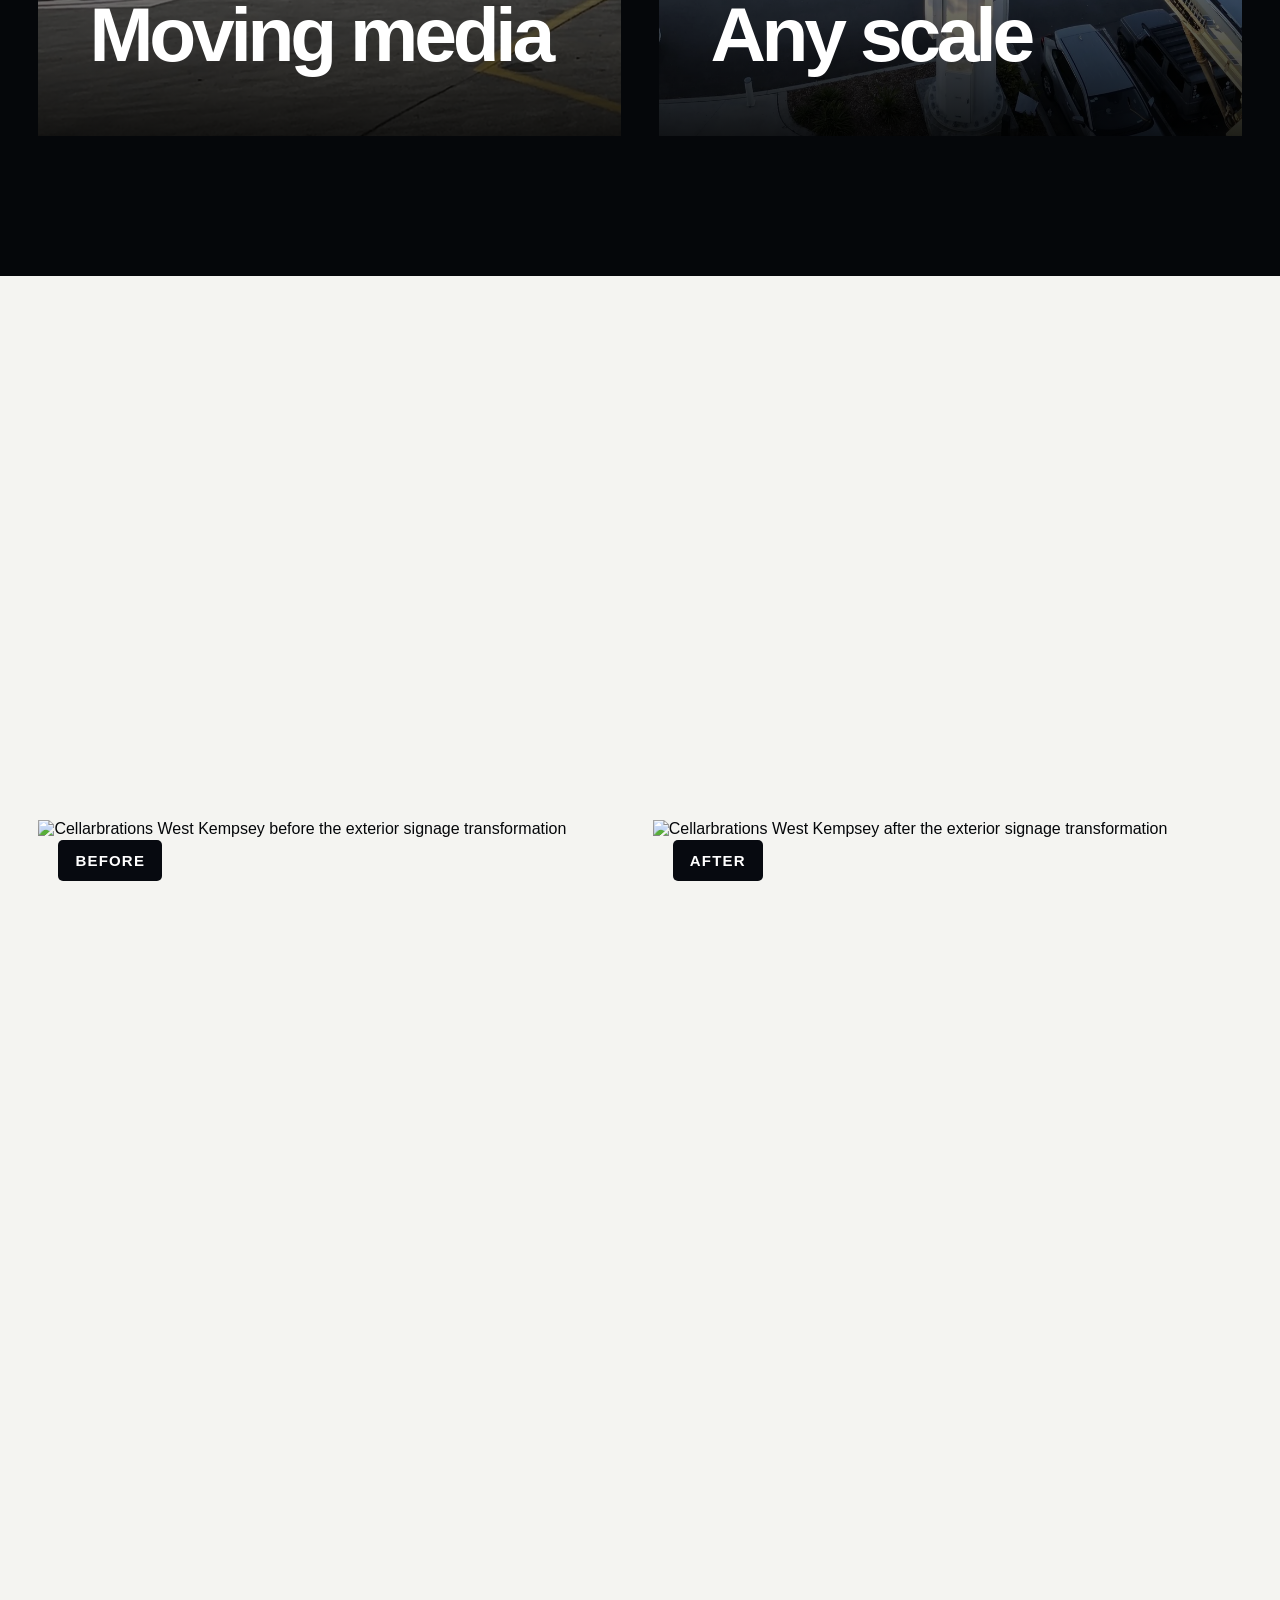
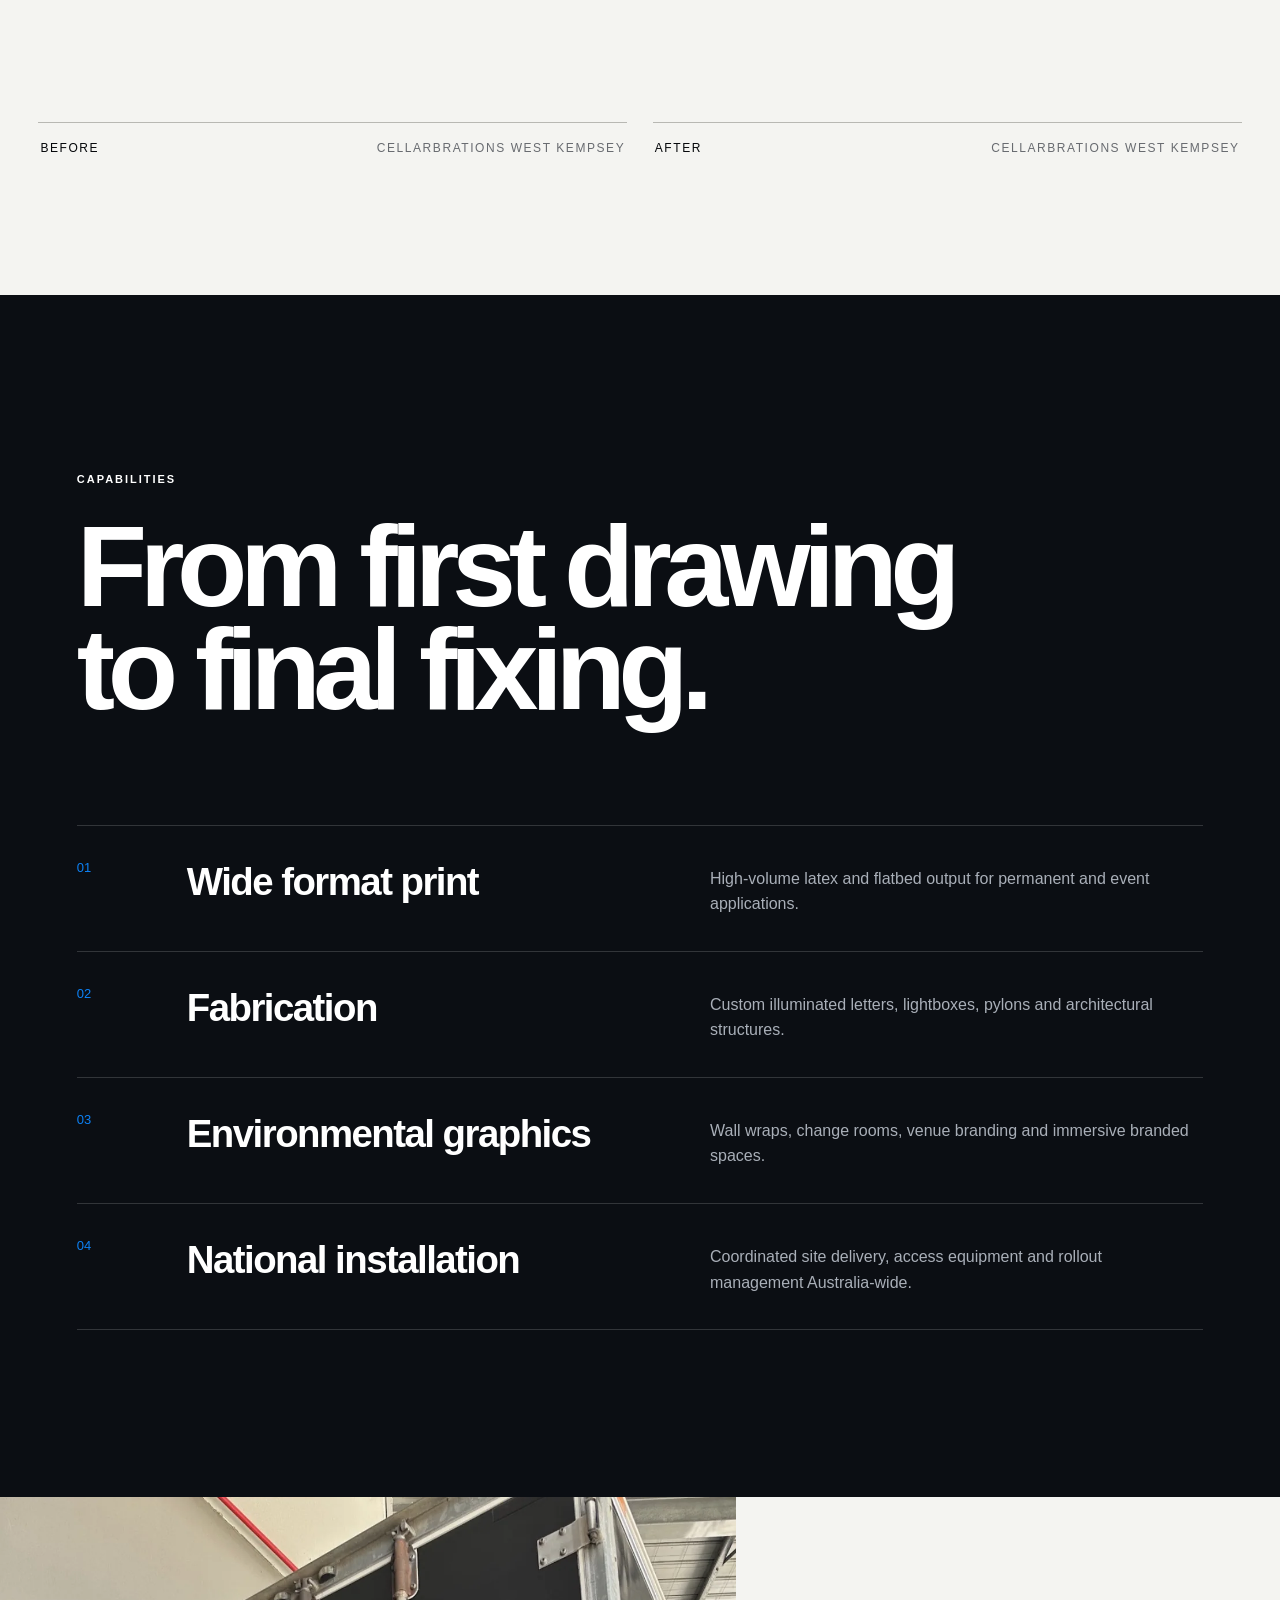
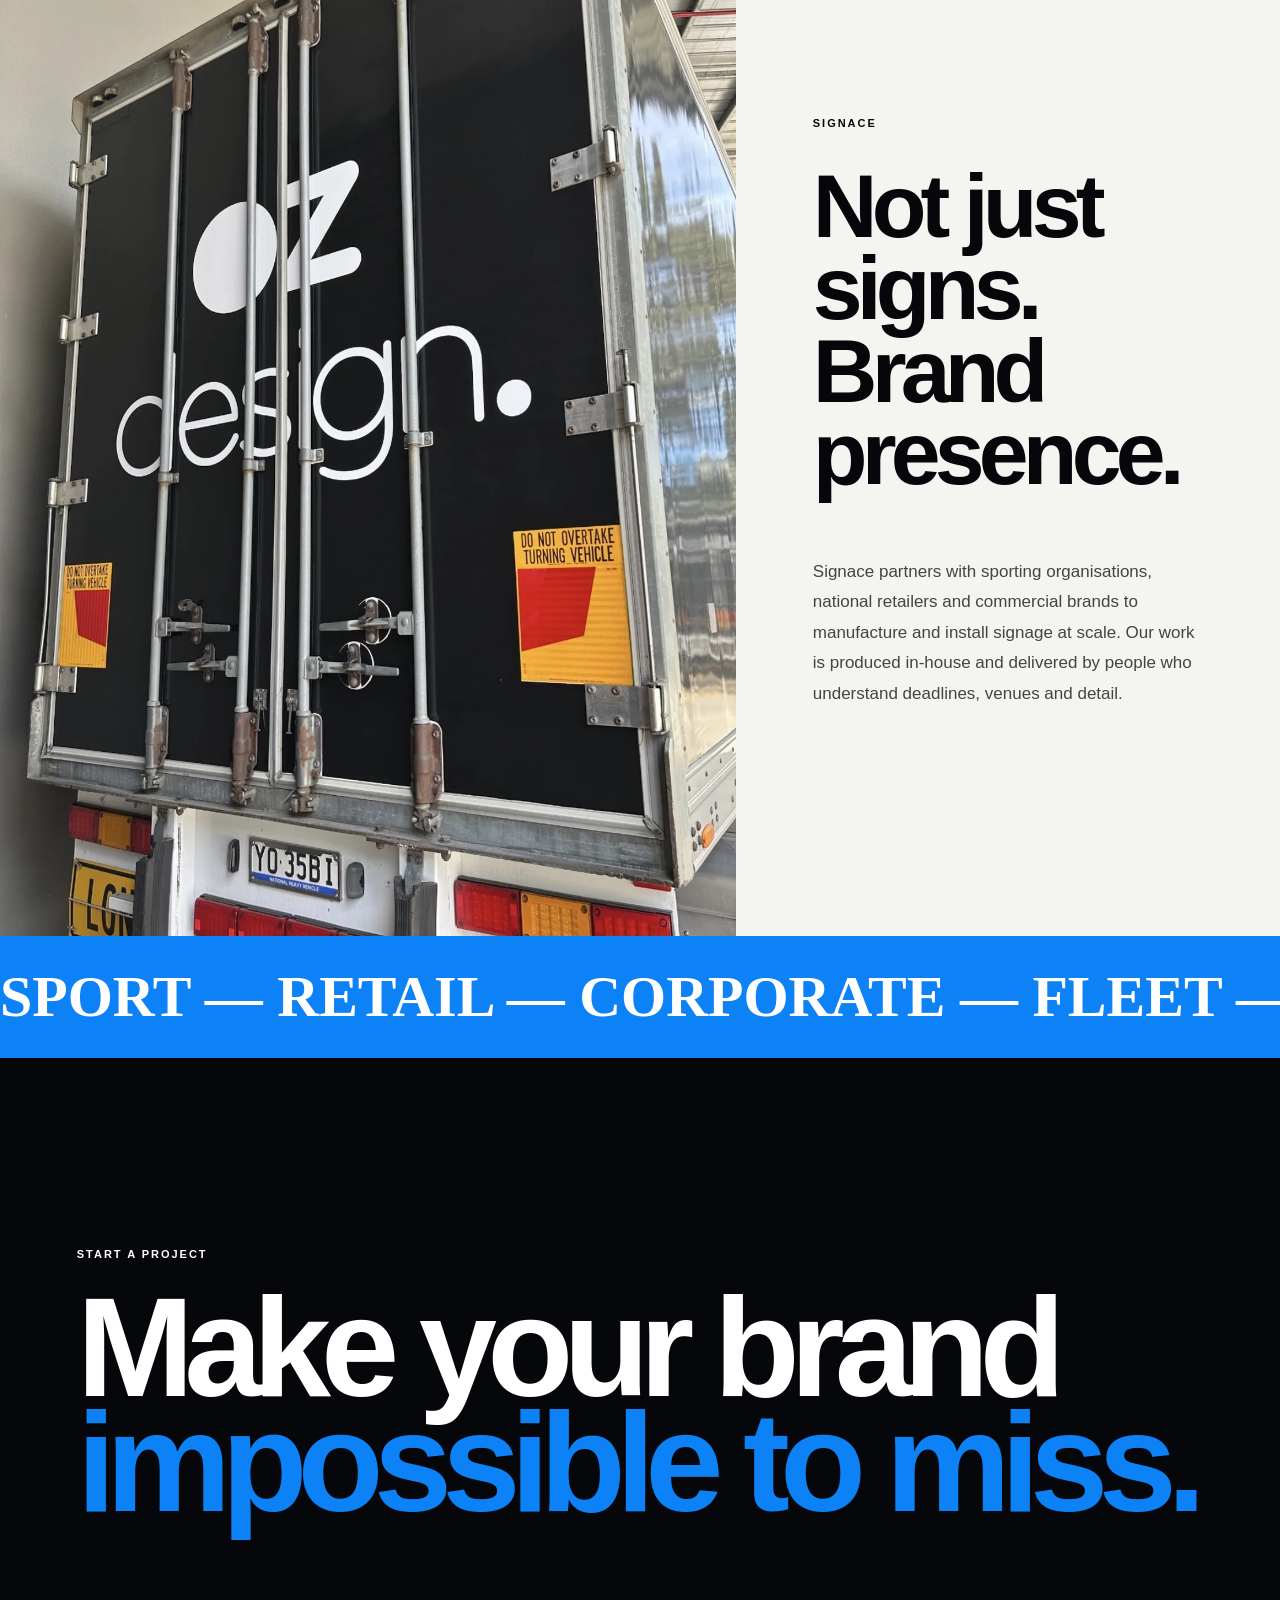
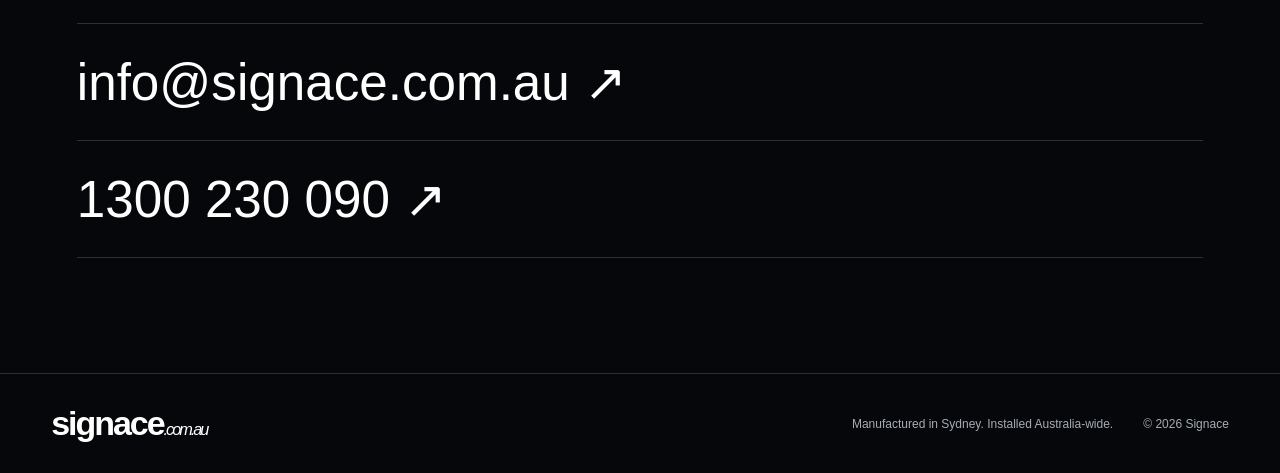
==== commit dc7e0b8b: "Add files via upload" ====
--- a/index.html.html
+++ b/index.html.html
@@ -17,6 +17,7 @@
 .hero-content{position:absolute;inset:0;padding:140px 5vw 5vw;display:flex;flex-direction:column;justify-content:flex-end}.hero h1{font:700 clamp(68px,12vw,190px)/.78 'Arial Narrow','Helvetica Neue Condensed',Impact,sans-serif;letter-spacing:-.055em;margin:20px 0 35px;max-width:1300px}.hero h1 span{color:var(--blue)}.hero-bottom{display:grid;grid-template-columns:minmax(260px,620px) 64px;justify-content:space-between;align-items:end;border-top:1px solid rgba(255,255,255,.45);padding-top:20px}.hero-bottom p{font-size:clamp(14px,1.4vw,21px);line-height:1.5;margin:0}.round-link{width:58px;height:58px;border:1px solid #fff;border-radius:50%;display:grid;place-items:center;font-size:25px}
 .manifesto{padding:14vw 6vw 10vw;background:var(--paper);color:var(--ink)}.manifesto h2{font-size:clamp(48px,8vw,118px);letter-spacing:-.065em;line-height:.96;max-width:1250px;margin:30px 0 9vw}.manifesto h2 em{color:var(--blue);font-style:normal}.stats{border-top:1px solid #bbb;display:grid;grid-template-columns:repeat(3,1fr)}.stats div{padding:35px 20px 0 0}.stats strong{display:block;font:600 clamp(44px,7vw,90px)/1 Oswald}.stats span{font-size:13px;color:#666}
 .projects{padding:8vw 3vw}.project{position:relative;overflow:hidden;background:#111;margin-bottom:3vw;min-height:70vh}.project img{height:100%;position:absolute;inset:0;object-fit:cover;transition:transform 1.2s cubic-bezier(.2,.8,.2,1)}.project:hover img{transform:scale(1.035)}.project:after{content:"";position:absolute;inset:0;background:linear-gradient(180deg,transparent 45%,rgba(0,0,0,.88))}.project-copy{position:absolute;z-index:2;left:4vw;bottom:4vw;max-width:700px}.project-copy span{font-size:11px;letter-spacing:.16em;text-transform:uppercase}.project-copy h3{font-size:clamp(38px,6vw,86px);letter-spacing:-.055em;line-height:.95;margin:13px 0}.project-copy p{max-width:580px;font-size:17px;line-height:1.6;color:#d8d8d8}.project-wide{height:88vh}.project-grid{display:grid;grid-template-columns:1fr 1fr;gap:3vw}.project-grid .project{height:75vh}.project-grid-3{grid-template-columns:repeat(3,1fr)}.project-grid-3 .project{height:62vh}.project-grid-3 .project-copy h3{font-size:38px}.project-split{display:grid;grid-template-columns:42% 58%;background:#0d82f6;min-height:85vh}.project-split:after{display:none}.project-split img{position:relative;grid-column:2;height:85vh}.split-copy{display:flex;flex-direction:column;justify-content:center;padding:5vw;grid-column:1;grid-row:1;z-index:2}.split-copy h3{font-size:clamp(48px,7vw,98px);line-height:.9;letter-spacing:-.06em;margin:25px 0}.split-copy p:last-child{font-size:17px;line-height:1.6;max-width:420px}
+.difference{padding:11vw 3vw;background:var(--paper);color:var(--ink)}.difference-head{display:grid;grid-template-columns:minmax(0,1.4fr) minmax(280px,.6fr);gap:6vw;align-items:end;padding:0 3vw 5vw}.difference h2{font-size:clamp(60px,9vw,132px);line-height:.84;letter-spacing:-.07em;margin:26px 0 0}.difference h2 span{color:var(--blue)}.difference-intro{font-size:17px;line-height:1.7;color:#4a4d51;margin:0;max-width:500px}.difference-gallery{display:grid;grid-template-columns:1fr 1fr;gap:2vw}.difference-card{margin:0;position:relative}.difference-card img{aspect-ratio:2/3;object-fit:cover}.difference-label{position:absolute;top:20px;left:20px;z-index:2;background:#070a10;color:#fff;border-radius:5px;padding:12px 17px;font-size:15px;font-weight:800;letter-spacing:.08em}.difference-card figcaption{display:flex;justify-content:space-between;gap:20px;padding:18px 2px 0;border-top:1px solid #b8b8b3;margin-top:18px;font-size:12px;text-transform:uppercase;letter-spacing:.13em}.difference-card figcaption span:last-child{color:#686b70;text-align:right}
 .capabilities{padding:13vw 6vw;background:#0b0e13}.cap-intro h2{font-size:clamp(55px,9vw,125px);letter-spacing:-.065em;line-height:.9;margin:30px 0 8vw}.cap-list{border-top:1px solid var(--line)}.cap-item{display:grid;grid-template-columns:80px 1fr 1fr;gap:30px;padding:34px 0;border-bottom:1px solid var(--line);align-items:start}.cap-item span{color:var(--blue);font-size:13px}.cap-item h3{font-size:clamp(25px,3vw,48px);margin:0;letter-spacing:-.04em}.cap-item p{margin:6px 0 0;color:var(--muted);line-height:1.6;max-width:480px}
 .about{min-height:100vh;display:grid;grid-template-columns:1.15fr .85fr;background:var(--paper);color:var(--ink)}.about>img{height:100%;object-fit:cover}.about-copy{padding:8vw 6vw;display:flex;flex-direction:column;justify-content:center}.about-copy h2{font-size:clamp(52px,7vw,105px);line-height:.92;letter-spacing:-.065em;margin:25px 0 45px}.about-copy>p:last-child{font-size:17px;line-height:1.8;color:#444;max-width:570px}
 .marquee{overflow:hidden;background:var(--blue);padding:32px 0;color:#fff}.marquee div{white-space:nowrap;font:600 58px/1 Oswald;animation:marquee 22s linear infinite}@keyframes marquee{to{transform:translateX(-50%)}}
@@ -28,6 +29,7 @@
  .hero{min-height:680px}.hero-content{padding:110px 22px 28px}.hero h1{font-size:clamp(64px,19vw,104px);margin:15px 0 26px}.hero-bottom{grid-template-columns:1fr 52px}.round-link{width:48px;height:48px}.hero-bottom p{font-size:14px;padding-right:15px}
  .manifesto{padding:100px 24px 75px}.manifesto h2{font-size:52px;margin-bottom:70px}.stats{grid-template-columns:1fr}.stats div{border-bottom:1px solid #ccc;padding:25px 0}.stats strong{font-size:60px}
  .projects{padding:30px 12px}.project,.project-wide,.project-grid .project,.project-grid-3 .project{height:68vh;min-height:550px;margin-bottom:12px}.project-grid,.project-grid-3{display:block}.project-copy{left:24px;right:24px;bottom:25px}.project-copy h3{font-size:42px}.project-copy p{font-size:14px}.project-split{display:flex;flex-direction:column;height:auto;min-height:0}.project-split img{position:relative;height:62vh;order:1}.split-copy{padding:70px 25px;order:2}.split-copy h3{font-size:58px}
+ .difference{padding:95px 12px}.difference-head{display:block;padding:0 12px 45px}.difference h2{font-size:59px;margin:20px 0 30px}.difference-intro{font-size:15px}.difference-gallery{display:block}.difference-card{margin-bottom:44px}.difference-card img{aspect-ratio:auto}.difference-label{top:14px;left:14px;padding:10px 14px;font-size:13px}.difference-card figcaption{font-size:10px;letter-spacing:.1em}
  .capabilities{padding:100px 24px}.cap-intro h2{font-size:58px}.cap-item{grid-template-columns:45px 1fr}.cap-item p{grid-column:2}.about{display:block}.about>img{height:65vh}.about-copy{padding:90px 24px}.about-copy h2{font-size:58px}.marquee div{font-size:40px}.contact{padding:110px 24px 80px}.contact h2{font-size:65px}.contact-actions a{font-size:24px}footer{grid-template-columns:1fr;gap:12px;padding:35px 24px}
 }
 @media(prefers-reduced-motion:reduce){*{scroll-behavior:auto!important}.reveal{opacity:1;transform:none}.marquee div{animation:none}}
@@ -130,6 +132,28 @@
       </div>
     </section>
 
+    <section class="difference" aria-labelledby="difference-title">
+      <div class="difference-head">
+        <div class="reveal">
+          <p class="eyebrow">Cellarbrations West Kempsey</p>
+          <h2 id="difference-title">THE DIFFERENCE<br><span>MATTERS.</span></h2>
+        </div>
+        <p class="difference-intro reveal">A complete exterior transformation—from tired and inconsistent to bold, cohesive and impossible to miss.</p>
+      </div>
+      <div class="difference-gallery">
+        <figure class="difference-card reveal">
+          <span class="difference-label">BEFORE</span>
+          <img src="735E5DAB-28FB-4148-8D91-92117F28C0A2.jpeg" alt="Cellarbrations West Kempsey before the exterior signage transformation" loading="lazy">
+          <figcaption><span>Before</span><span>Cellarbrations West Kempsey</span></figcaption>
+        </figure>
+        <figure class="difference-card reveal">
+          <span class="difference-label">AFTER</span>
+          <img src="2A3E288B-7D3B-43EE-BFE6-F6EA1D6BC650.jpeg" alt="Cellarbrations West Kempsey after the exterior signage transformation" loading="lazy">
+          <figcaption><span>After</span><span>Cellarbrations West Kempsey</span></figcaption>
+        </figure>
+      </div>
+    </section>
+
     <section id="capabilities" class="capabilities">
       <div class="cap-intro reveal">
         <p class="eyebrow">Capabilities</p>
